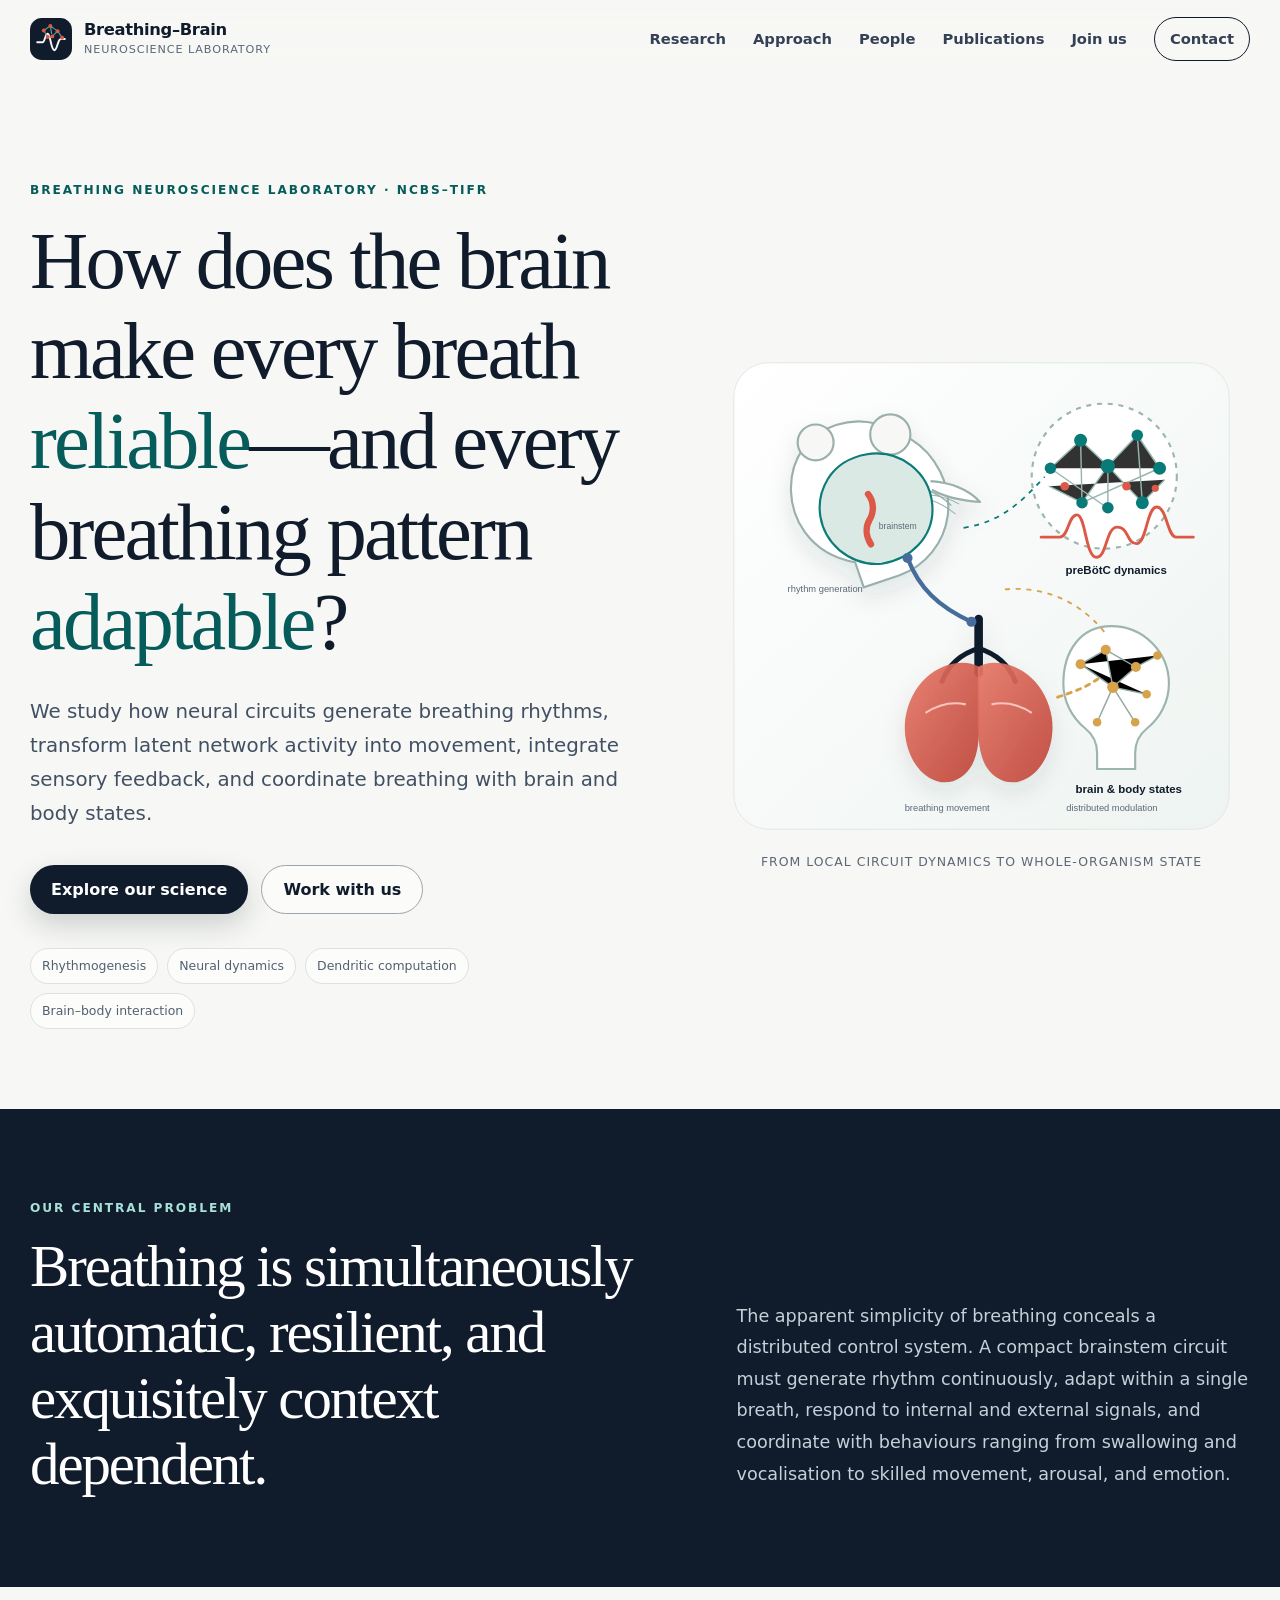
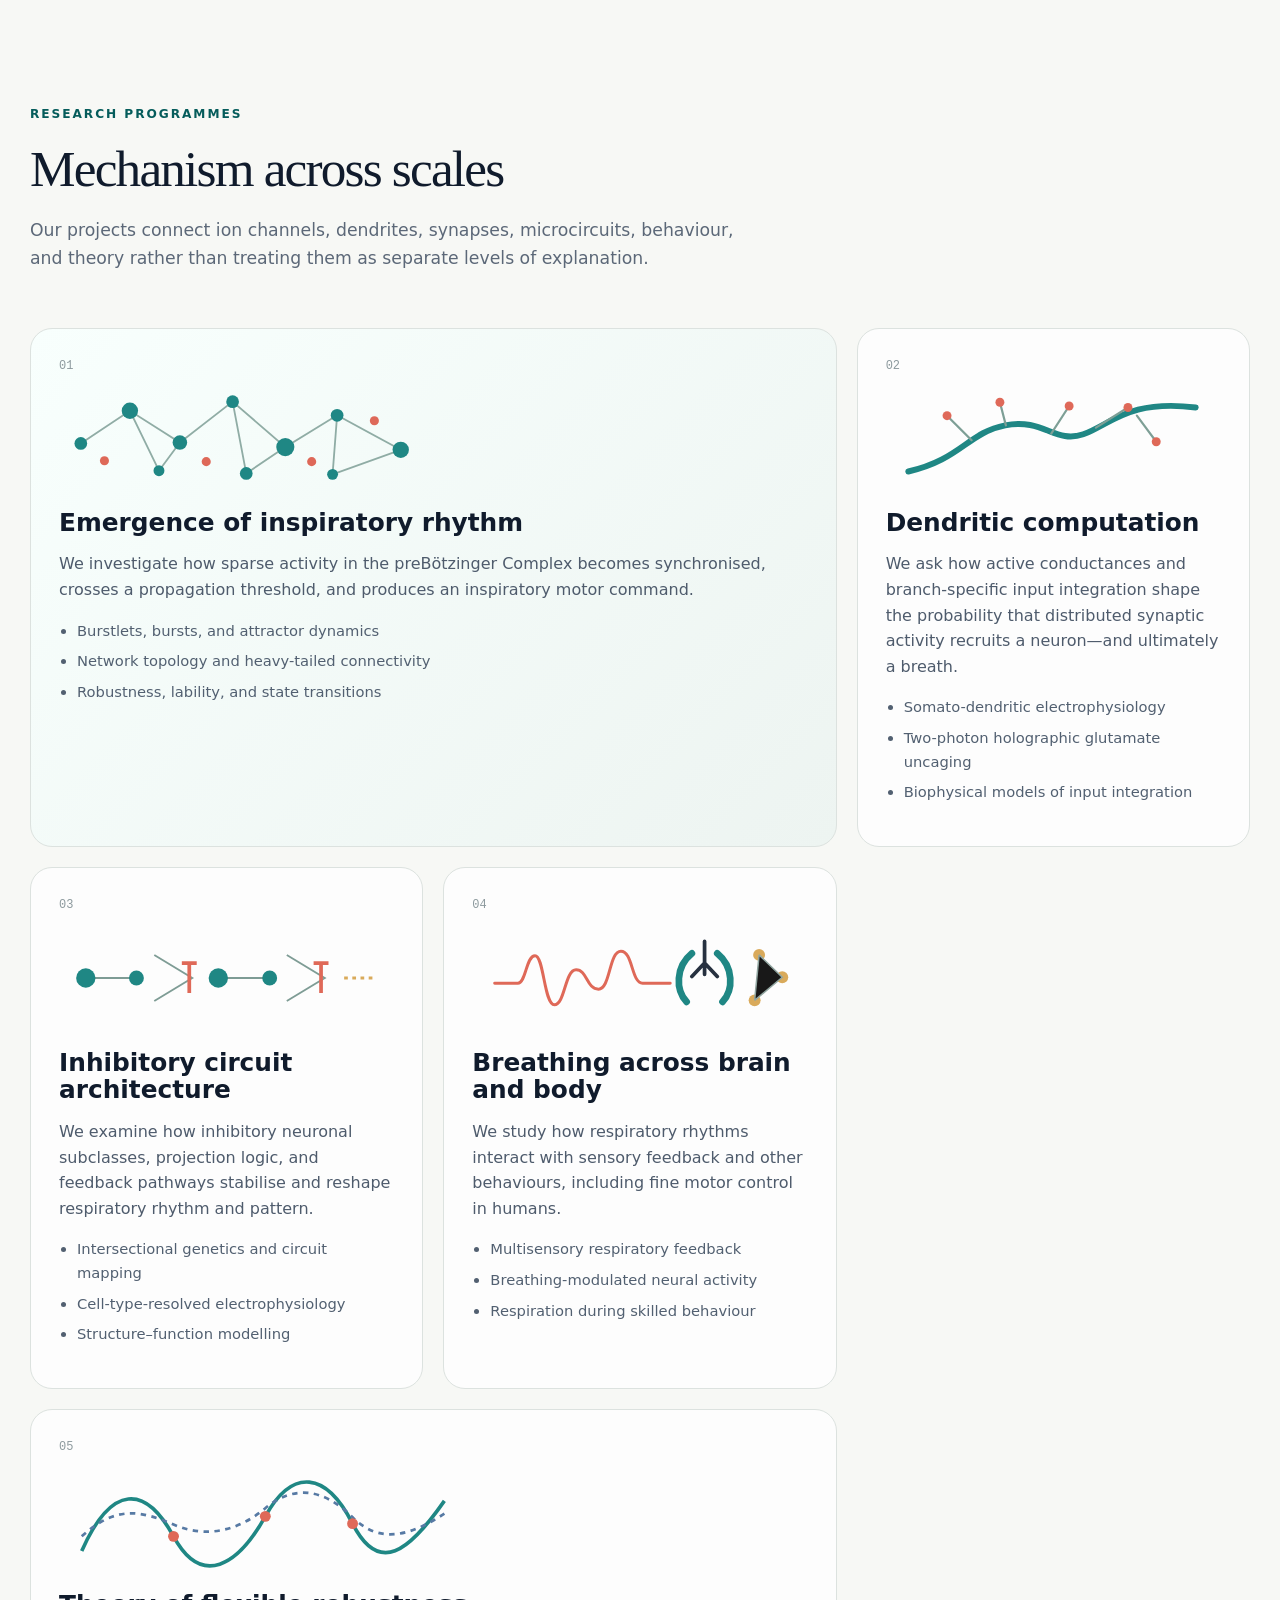
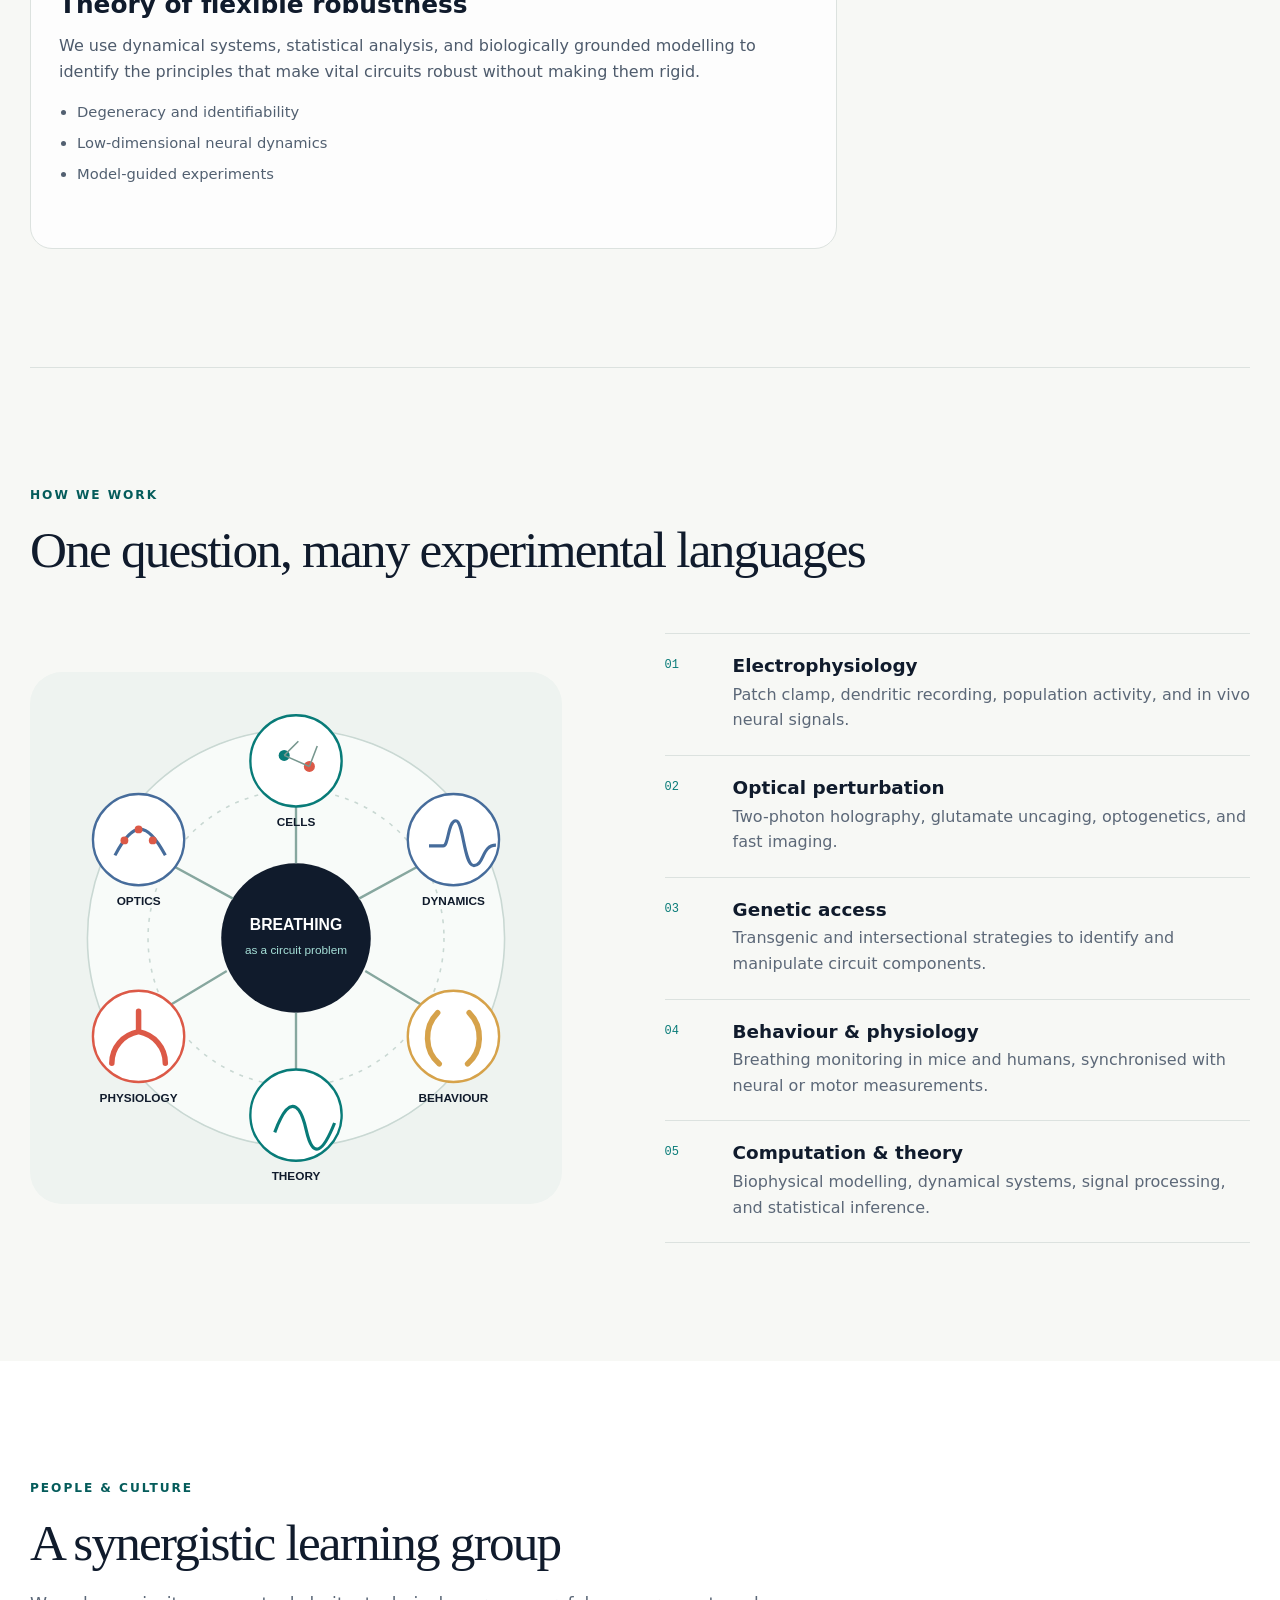
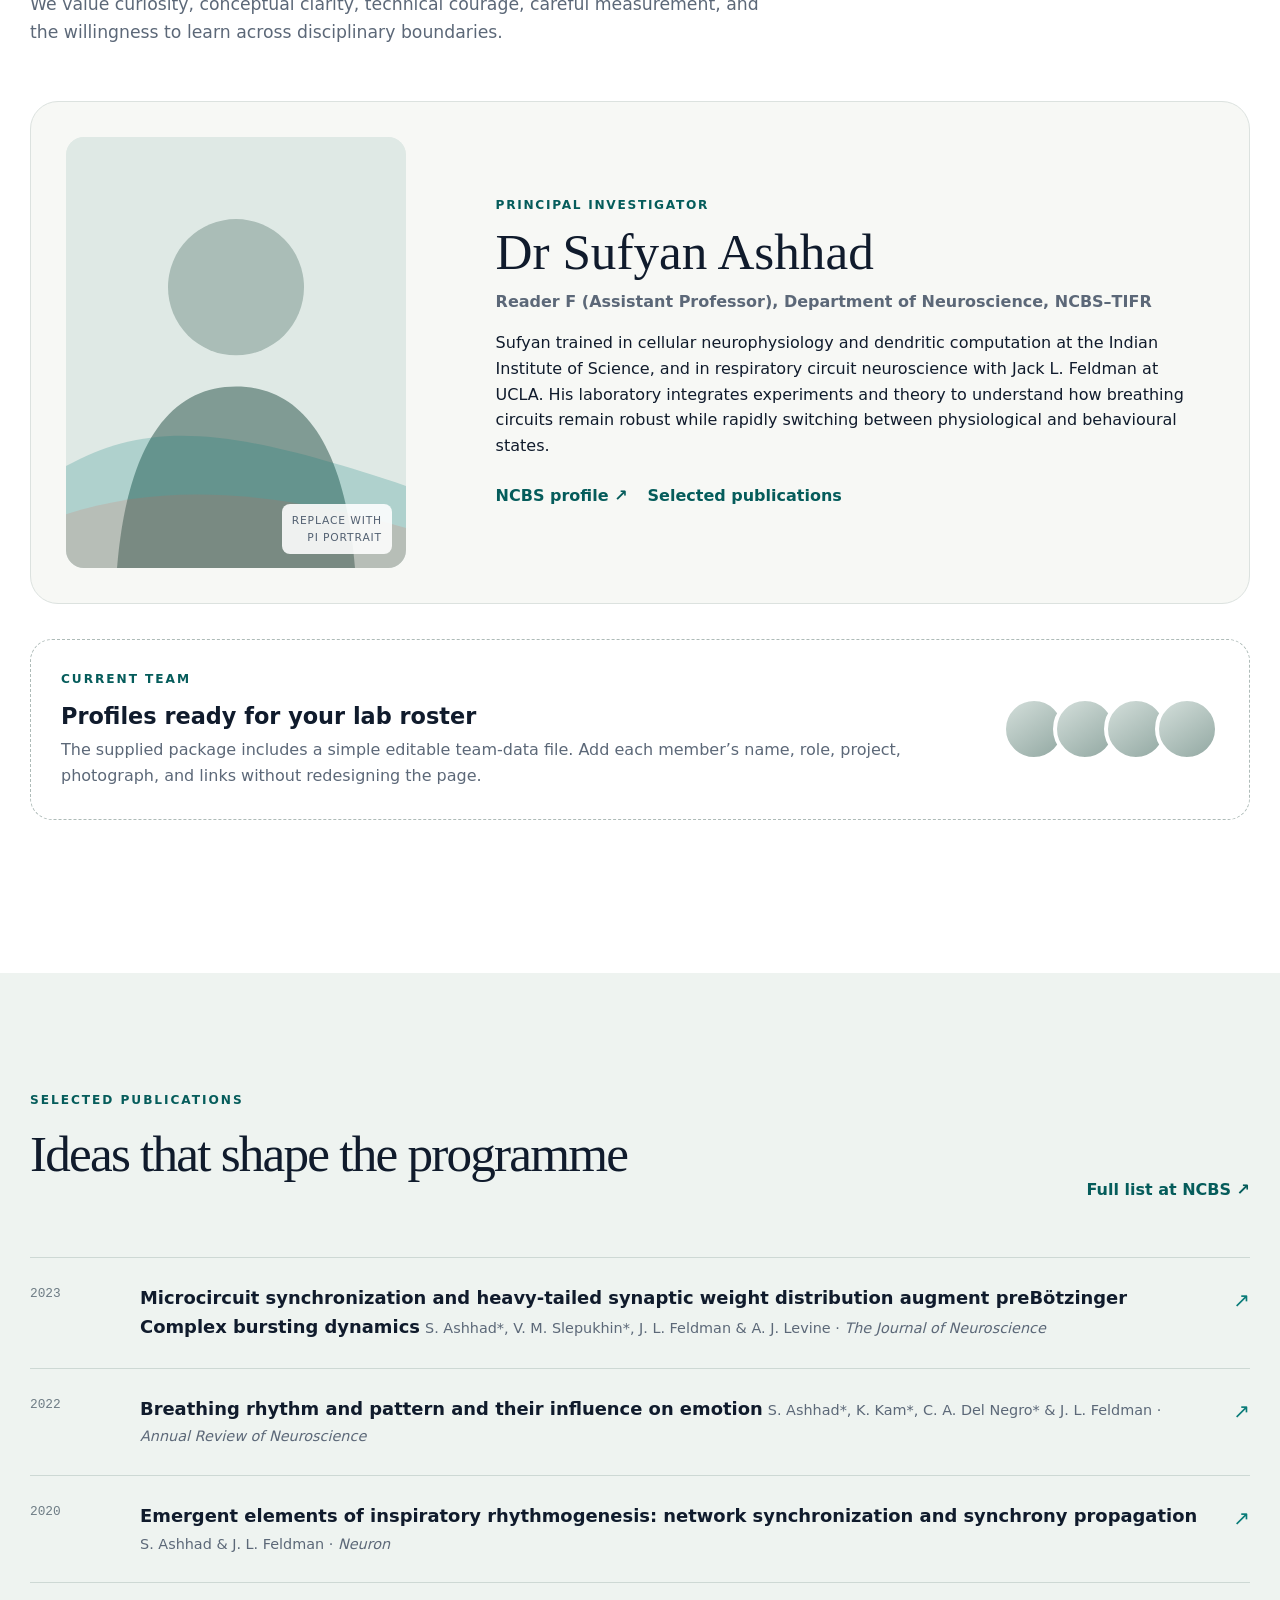
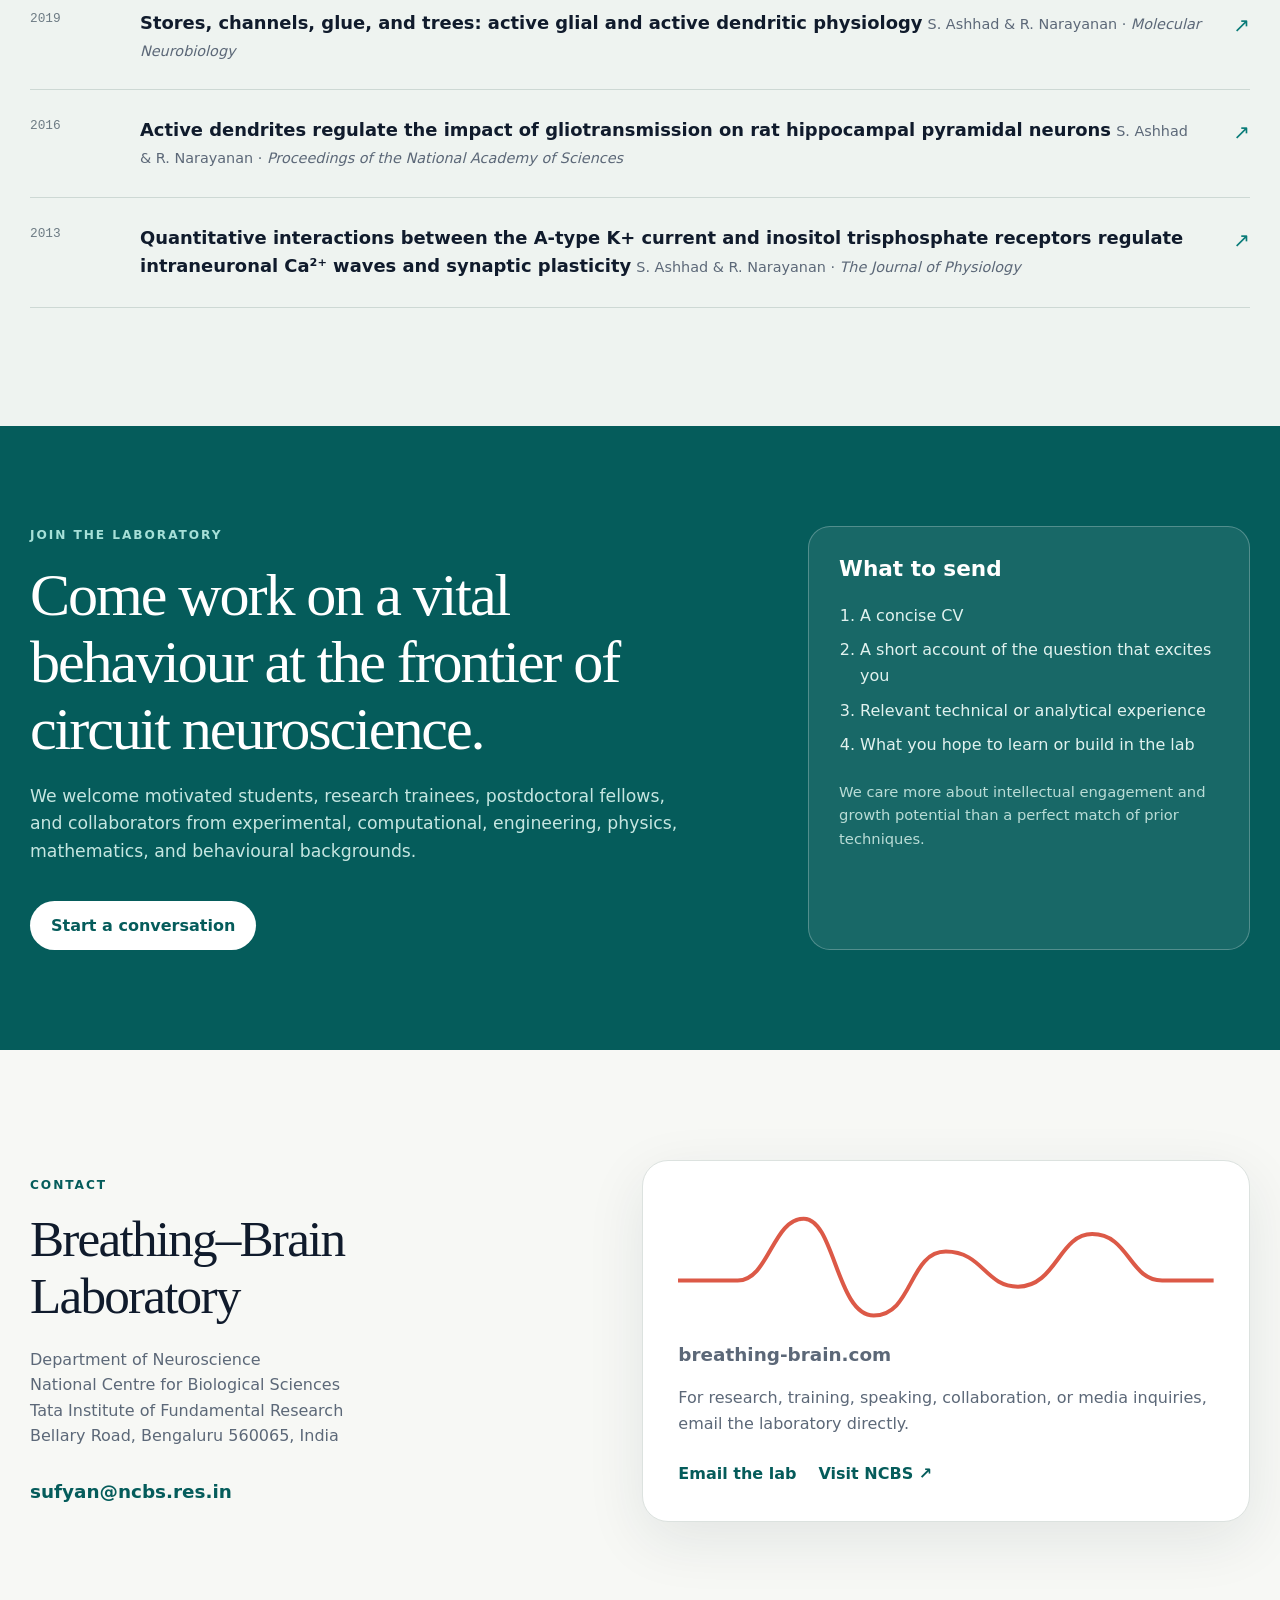
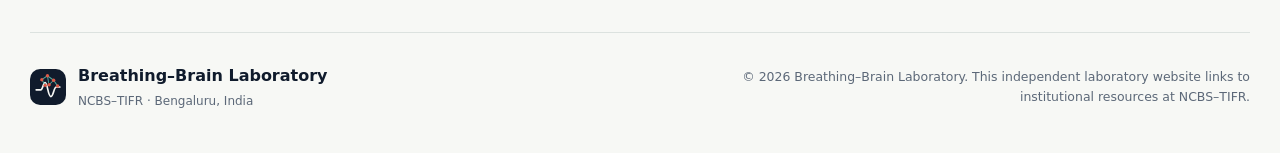
==== index.html @ 4959376c "Add files via upload Initial Breathing-Brain website" ====
<!doctype html>
<html lang="en">
<head>
  <meta charset="utf-8">
  <meta name="viewport" content="width=device-width, initial-scale=1">
  <title>Breathing–Brain Laboratory | Neuroscience of Breathing</title>
  <meta name="description" content="The Breathing–Brain Laboratory at NCBS–TIFR studies how neural circuits generate robust yet flexible breathing rhythms and how breathing interacts with the brain and body.">
  <meta name="theme-color" content="#f7f8f5">
  <link rel="canonical" href="https://breathing-brain.com/">
  <meta property="og:type" content="website">
  <meta property="og:title" content="Breathing–Brain Laboratory">
  <meta property="og:description" content="Neural circuits for robust, flexible breathing—and their influence across the brain and body.">
  <meta property="og:url" content="https://breathing-brain.com/">
  <meta property="og:image" content="https://breathing-brain.com/assets/social-card.svg">
  <meta name="twitter:card" content="summary_large_image">
  <link rel="icon" href="assets/favicon.svg" type="image/svg+xml">
  <link rel="stylesheet" href="css/styles.css">
  <script type="application/ld+json">
  {
    "@context": "https://schema.org",
    "@type": "ResearchOrganization",
    "name": "Breathing–Brain Laboratory",
    "url": "https://breathing-brain.com/",
    "description": "A neuroscience laboratory studying the generation and control of breathing rhythms and breathing–brain interactions.",
    "parentOrganization": {
      "@type": "CollegeOrUniversity",
      "name": "National Centre for Biological Sciences, Tata Institute of Fundamental Research",
      "url": "https://www.ncbs.res.in/"
    },
    "founder": {
      "@type": "Person",
      "name": "Sufyan Ashhad",
      "jobTitle": "Reader F (Assistant Professor)",
      "affiliation": "NCBS–TIFR"
    },
    "email": "mailto:sufyan@ncbs.res.in",
    "address": {
      "@type": "PostalAddress",
      "streetAddress": "Bellary Road",
      "addressLocality": "Bengaluru",
      "postalCode": "560065",
      "addressRegion": "Karnataka",
      "addressCountry": "IN"
    }
  }
  </script>
</head>
<body>
  <a class="skip-link" href="#main">Skip to content</a>

  <header class="site-header" data-header>
    <div class="nav-shell">
      <a class="brand" href="#home" aria-label="Breathing–Brain Laboratory home">
        <img src="assets/logo-mark.svg" alt="" width="42" height="42">
        <span>
          <strong>Breathing–Brain</strong>
          <small>Neuroscience Laboratory</small>
        </span>
      </a>

      <button class="menu-button" type="button" aria-expanded="false" aria-controls="site-nav" data-menu-button>
        <span class="sr-only">Open navigation</span>
        <span></span><span></span><span></span>
      </button>

      <nav id="site-nav" class="site-nav" aria-label="Primary navigation" data-nav>
        <a href="#research">Research</a>
        <a href="#approach">Approach</a>
        <a href="#people">People</a>
        <a href="#publications">Publications</a>
        <a href="#join">Join us</a>
        <a class="nav-contact" href="#contact">Contact</a>
      </nav>
    </div>
  </header>

  <main id="main">
    <section id="home" class="hero section-pad">
      <div class="hero-copy">
        <p class="eyebrow">Breathing Neuroscience Laboratory · NCBS–TIFR</p>
        <h1>How does the brain make every breath <em>reliable</em>—and every breathing pattern <em>adaptable</em>?</h1>
        <p class="hero-lede">We study how neural circuits generate breathing rhythms, transform latent network activity into movement, integrate sensory feedback, and coordinate breathing with brain and body states.</p>
        <div class="hero-actions">
          <a class="button primary" href="#research">Explore our science</a>
          <a class="button secondary" href="#join">Work with us</a>
        </div>
        <ul class="hero-tags" aria-label="Research themes">
          <li>Rhythmogenesis</li>
          <li>Neural dynamics</li>
          <li>Dendritic computation</li>
          <li>Brain–body interaction</li>
        </ul>
      </div>

      <div class="hero-visual" aria-label="Original schematic of breathing rhythm generation and brain–body interaction">
        <img src="assets/hero-schematic.svg" alt="A stylised neural network in the brainstem produces rhythmic activity that propagates to breathing movements and wider brain–body signals.">
        <p class="figure-note">From local circuit dynamics to whole-organism state</p>
      </div>
    </section>

    <section class="manifesto" aria-labelledby="manifesto-title">
      <div>
        <p class="eyebrow light">Our central problem</p>
        <h2 id="manifesto-title">Breathing is simultaneously automatic, resilient, and exquisitely context dependent.</h2>
      </div>
      <p>The apparent simplicity of breathing conceals a distributed control system. A compact brainstem circuit must generate rhythm continuously, adapt within a single breath, respond to internal and external signals, and coordinate with behaviours ranging from swallowing and vocalisation to skilled movement, arousal, and emotion.</p>
    </section>

    <section id="research" class="section section-pad">
      <div class="section-heading">
        <p class="eyebrow">Research programmes</p>
        <h2>Mechanism across scales</h2>
        <p>Our projects connect ion channels, dendrites, synapses, microcircuits, behaviour, and theory rather than treating them as separate levels of explanation.</p>
      </div>

      <div class="research-grid">
        <article class="research-card featured">
          <div class="card-index">01</div>
          <div class="card-icon network-icon" aria-hidden="true"></div>
          <h3>Emergence of inspiratory rhythm</h3>
          <p>We investigate how sparse activity in the preBötzinger Complex becomes synchronised, crosses a propagation threshold, and produces an inspiratory motor command.</p>
          <ul>
            <li>Burstlets, bursts, and attractor dynamics</li>
            <li>Network topology and heavy-tailed connectivity</li>
            <li>Robustness, lability, and state transitions</li>
          </ul>
        </article>

        <article class="research-card">
          <div class="card-index">02</div>
          <div class="card-icon dendrite-icon" aria-hidden="true"></div>
          <h3>Dendritic computation</h3>
          <p>We ask how active conductances and branch-specific input integration shape the probability that distributed synaptic activity recruits a neuron—and ultimately a breath.</p>
          <ul>
            <li>Somato-dendritic electrophysiology</li>
            <li>Two-photon holographic glutamate uncaging</li>
            <li>Biophysical models of input integration</li>
          </ul>
        </article>

        <article class="research-card">
          <div class="card-index">03</div>
          <div class="card-icon inhibition-icon" aria-hidden="true"></div>
          <h3>Inhibitory circuit architecture</h3>
          <p>We examine how inhibitory neuronal subclasses, projection logic, and feedback pathways stabilise and reshape respiratory rhythm and pattern.</p>
          <ul>
            <li>Intersectional genetics and circuit mapping</li>
            <li>Cell-type-resolved electrophysiology</li>
            <li>Structure–function modelling</li>
          </ul>
        </article>

        <article class="research-card">
          <div class="card-index">04</div>
          <div class="card-icon body-icon" aria-hidden="true"></div>
          <h3>Breathing across brain and body</h3>
          <p>We study how respiratory rhythms interact with sensory feedback and other behaviours, including fine motor control in humans.</p>
          <ul>
            <li>Multisensory respiratory feedback</li>
            <li>Breathing-modulated neural activity</li>
            <li>Respiration during skilled behaviour</li>
          </ul>
        </article>

        <article class="research-card theory-card">
          <div class="card-index">05</div>
          <div class="card-icon theory-icon" aria-hidden="true"></div>
          <h3>Theory of flexible robustness</h3>
          <p>We use dynamical systems, statistical analysis, and biologically grounded modelling to identify the principles that make vital circuits robust without making them rigid.</p>
          <ul>
            <li>Degeneracy and identifiability</li>
            <li>Low-dimensional neural dynamics</li>
            <li>Model-guided experiments</li>
          </ul>
        </article>
      </div>
    </section>

    <section id="approach" class="section section-pad approach-section">
      <div class="section-heading compact">
        <p class="eyebrow">How we work</p>
        <h2>One question, many experimental languages</h2>
      </div>

      <div class="approach-layout">
        <div class="approach-map">
          <img src="assets/methods-map.svg" alt="Diagram connecting cells, circuits, behaviour and theory through experimental and computational methods.">
        </div>
        <div class="methods-list">
          <div class="method"><span>01</span><div><h3>Electrophysiology</h3><p>Patch clamp, dendritic recording, population activity, and in vivo neural signals.</p></div></div>
          <div class="method"><span>02</span><div><h3>Optical perturbation</h3><p>Two-photon holography, glutamate uncaging, optogenetics, and fast imaging.</p></div></div>
          <div class="method"><span>03</span><div><h3>Genetic access</h3><p>Transgenic and intersectional strategies to identify and manipulate circuit components.</p></div></div>
          <div class="method"><span>04</span><div><h3>Behaviour & physiology</h3><p>Breathing monitoring in mice and humans, synchronised with neural or motor measurements.</p></div></div>
          <div class="method"><span>05</span><div><h3>Computation & theory</h3><p>Biophysical modelling, dynamical systems, signal processing, and statistical inference.</p></div></div>
        </div>
      </div>
    </section>

    <section id="people" class="section section-pad people-section">
      <div class="section-heading">
        <p class="eyebrow">People & culture</p>
        <h2>A synergistic learning group</h2>
        <p>We value curiosity, conceptual clarity, technical courage, careful measurement, and the willingness to learn across disciplinary boundaries.</p>
      </div>

      <div class="pi-card">
        <div class="portrait-frame">
          <img src="assets/pi-placeholder.svg" alt="Placeholder for a portrait of Dr Sufyan Ashhad">
          <span>Replace with<br>PI portrait</span>
        </div>
        <div class="pi-copy">
          <p class="role">Principal Investigator</p>
          <h3>Dr Sufyan Ashhad</h3>
          <p class="pi-title">Reader F (Assistant Professor), Department of Neuroscience, NCBS–TIFR</p>
          <p>Sufyan trained in cellular neurophysiology and dendritic computation at the Indian Institute of Science, and in respiratory circuit neuroscience with Jack L. Feldman at UCLA. His laboratory integrates experiments and theory to understand how breathing circuits remain robust while rapidly switching between physiological and behavioural states.</p>
          <div class="text-links">
            <a href="https://www.ncbs.res.in/faculty/sufyan" target="_blank" rel="noopener">NCBS profile <span aria-hidden="true">↗</span></a>
            <a href="#publications">Selected publications</a>
          </div>
        </div>
      </div>

      <div class="team-prompt">
        <div>
          <p class="eyebrow">Current team</p>
          <h3>Profiles ready for your lab roster</h3>
          <p>The supplied package includes a simple editable team-data file. Add each member’s name, role, project, photograph, and links without redesigning the page.</p>
        </div>
        <div class="team-silhouettes" aria-hidden="true">
          <span></span><span></span><span></span><span></span>
        </div>
      </div>
      <div id="team-grid" class="team-grid" aria-live="polite"></div>
    </section>

    <section id="publications" class="section section-pad publications-section">
      <div class="section-heading split-heading">
        <div>
          <p class="eyebrow">Selected publications</p>
          <h2>Ideas that shape the programme</h2>
        </div>
        <a class="quiet-link" href="https://www.ncbs.res.in/faculty/sufyan-publications" target="_blank" rel="noopener">Full list at NCBS <span aria-hidden="true">↗</span></a>
      </div>
      <div id="publication-list" class="publication-list"></div>
    </section>

    <section id="join" class="join-section section-pad">
      <div class="join-main">
        <p class="eyebrow light">Join the laboratory</p>
        <h2>Come work on a vital behaviour at the frontier of circuit neuroscience.</h2>
        <p>We welcome motivated students, research trainees, postdoctoral fellows, and collaborators from experimental, computational, engineering, physics, mathematics, and behavioural backgrounds.</p>
        <a class="button light-button" href="mailto:sufyan@ncbs.res.in?subject=Inquiry%20about%20joining%20the%20Breathing%E2%80%93Brain%20Laboratory">Start a conversation</a>
      </div>
      <aside class="application-note">
        <h3>What to send</h3>
        <ol>
          <li>A concise CV</li>
          <li>A short account of the question that excites you</li>
          <li>Relevant technical or analytical experience</li>
          <li>What you hope to learn or build in the lab</li>
        </ol>
        <p>We care more about intellectual engagement and growth potential than a perfect match of prior techniques.</p>
      </aside>
    </section>

    <section id="contact" class="section section-pad contact-section">
      <div class="contact-copy">
        <p class="eyebrow">Contact</p>
        <h2>Breathing–Brain Laboratory</h2>
        <p>Department of Neuroscience<br>National Centre for Biological Sciences<br>Tata Institute of Fundamental Research<br>Bellary Road, Bengaluru 560065, India</p>
        <a class="email-link" href="mailto:sufyan@ncbs.res.in">sufyan@ncbs.res.in</a>
      </div>
      <div class="contact-panel">
        <div class="contact-wave" aria-hidden="true">
          <svg viewBox="0 0 520 140" role="img">
            <path d="M0 82 C34 82 42 82 58 82 C88 82 92 22 122 22 C152 22 154 116 190 116 C228 116 224 54 260 54 C296 54 298 88 330 88 C367 88 370 37 402 37 C438 37 438 82 470 82 H520" fill="none" vector-effect="non-scaling-stroke"/>
          </svg>
        </div>
        <p><strong>breathing-brain.com</strong></p>
        <p>For research, training, speaking, collaboration, or media inquiries, email the laboratory directly.</p>
        <div class="contact-actions">
          <a href="mailto:sufyan@ncbs.res.in">Email the lab</a>
          <a href="https://www.ncbs.res.in/" target="_blank" rel="noopener">Visit NCBS <span aria-hidden="true">↗</span></a>
        </div>
      </div>
    </section>
  </main>

  <footer class="site-footer">
    <div class="footer-brand">
      <img src="assets/logo-mark.svg" alt="" width="36" height="36">
      <div><strong>Breathing–Brain Laboratory</strong><small>NCBS–TIFR · Bengaluru, India</small></div>
    </div>
    <p>© <span id="year"></span> Breathing–Brain Laboratory. This independent laboratory website links to institutional resources at NCBS–TIFR.</p>
  </footer>

  <script src="js/site-data.js"></script>
  <script src="js/site.js"></script>
</body>
</html>
---- css/styles.css ----
:root {
  --paper: #f7f8f5;
  --white: #ffffff;
  --ink: #101b2c;
  --muted: #5c6878;
  --line: #dce2df;
  --teal: #087b78;
  --teal-dark: #055c5b;
  --red: #dc5947;
  --amber: #d6a24a;
  --blue: #466c9b;
  --radius: 22px;
  --shadow: 0 18px 60px rgba(20, 42, 55, 0.09);
  --max: 1220px;
}

* { box-sizing: border-box; }
html { scroll-behavior: smooth; }
body {
  margin: 0;
  color: var(--ink);
  background: var(--paper);
  font-family: Inter, ui-sans-serif, system-ui, -apple-system, BlinkMacSystemFont, "Segoe UI", sans-serif;
  line-height: 1.6;
  text-rendering: optimizeLegibility;
}
img, svg { display: block; max-width: 100%; }
a { color: inherit; }
button, input, textarea, select { font: inherit; }
::selection { background: rgba(8, 123, 120, 0.18); }

.sr-only {
  position: absolute;
  width: 1px;
  height: 1px;
  padding: 0;
  margin: -1px;
  overflow: hidden;
  clip: rect(0, 0, 0, 0);
  white-space: nowrap;
  border: 0;
}
.skip-link {
  position: fixed;
  left: 16px;
  top: -80px;
  z-index: 999;
  padding: 12px 18px;
  background: var(--ink);
  color: white;
  border-radius: 8px;
}
.skip-link:focus { top: 16px; }

.site-header {
  position: sticky;
  top: 0;
  z-index: 100;
  background: rgba(247, 248, 245, 0.88);
  border-bottom: 1px solid transparent;
  backdrop-filter: blur(18px);
  transition: border-color 180ms ease, box-shadow 180ms ease;
}
.site-header.scrolled { border-color: var(--line); box-shadow: 0 5px 24px rgba(14, 35, 48, 0.05); }
.nav-shell {
  width: min(calc(100% - 40px), var(--max));
  min-height: 78px;
  margin: 0 auto;
  display: flex;
  align-items: center;
  justify-content: space-between;
  gap: 28px;
}
.brand { display: flex; align-items: center; gap: 12px; text-decoration: none; line-height: 1.1; }
.brand strong { display: block; font-size: 1.02rem; letter-spacing: -0.02em; }
.brand small { display: block; margin-top: 5px; color: var(--muted); font-size: .7rem; letter-spacing: .08em; text-transform: uppercase; }
.site-nav { display: flex; align-items: center; gap: 27px; }
.site-nav a { position: relative; color: #344155; font-size: .92rem; font-weight: 650; text-decoration: none; }
.site-nav a:not(.nav-contact)::after { content: ""; position: absolute; left: 0; right: 100%; bottom: -7px; height: 2px; background: var(--teal); transition: right 180ms ease; }
.site-nav a:hover::after, .site-nav a:focus-visible::after { right: 0; }
.nav-contact { padding: 9px 15px; border: 1px solid var(--ink); border-radius: 999px; }
.nav-contact:hover { background: var(--ink); color: white; }
.menu-button { display: none; border: 0; background: transparent; padding: 8px; cursor: pointer; }
.menu-button span:not(.sr-only) { display: block; width: 25px; height: 2px; margin: 5px 0; background: var(--ink); }

.section-pad { width: min(calc(100% - 40px), var(--max)); margin-inline: auto; }
.section { padding-top: 118px; padding-bottom: 118px; }
.eyebrow { margin: 0 0 15px; color: var(--teal-dark); font-size: .76rem; font-weight: 800; letter-spacing: .16em; text-transform: uppercase; }
.eyebrow.light { color: #a6e0d8; }
h1, h2, h3 { margin-top: 0; line-height: 1.12; }
h1, h2 { font-family: Georgia, "Times New Roman", serif; font-weight: 500; letter-spacing: -0.035em; }
h2 { margin-bottom: 20px; font-size: clamp(2.2rem, 4vw, 4rem); }
p { margin-top: 0; }

.hero {
  min-height: calc(100vh - 78px);
  padding-top: clamp(70px, 8vw, 125px);
  padding-bottom: 80px;
  display: grid;
  grid-template-columns: 1.05fr .95fr;
  align-items: center;
  gap: clamp(40px, 7vw, 100px);
}
.hero h1 { max-width: 760px; margin-bottom: 28px; font-size: clamp(3.15rem, 6.3vw, 6.6rem); }
.hero h1 em { color: var(--teal-dark); font-style: normal; }
.hero-lede { max-width: 710px; color: #425063; font-size: clamp(1.08rem, 1.55vw, 1.34rem); line-height: 1.7; }
.hero-actions { display: flex; flex-wrap: wrap; gap: 13px; margin: 35px 0 34px; }
.button { display: inline-flex; align-items: center; justify-content: center; min-height: 49px; padding: 0 21px; border-radius: 999px; font-weight: 750; text-decoration: none; transition: transform 160ms ease, box-shadow 160ms ease, background 160ms ease; }
.button:hover { transform: translateY(-2px); }
.button.primary { background: var(--ink); color: white; box-shadow: 0 11px 28px rgba(16, 27, 44, .18); }
.button.secondary { border: 1px solid #9aa6ac; background: rgba(255,255,255,.55); }
.hero-tags { display: flex; flex-wrap: wrap; gap: 9px; padding: 0; margin: 0; list-style: none; }
.hero-tags li { padding: 7px 11px; border: 1px solid var(--line); border-radius: 999px; color: #526071; background: rgba(255,255,255,.66); font-size: .78rem; }
.hero-visual { position: relative; padding: 24px 10px 10px; }
.hero-visual::before { content: ""; position: absolute; inset: 4% 8% 12%; z-index: -1; border-radius: 50%; background: radial-gradient(circle, rgba(8,123,120,.11), transparent 69%); filter: blur(10px); }
.figure-note { margin: 12px 0 0; text-align: center; color: var(--muted); font-size: .78rem; letter-spacing: .08em; text-transform: uppercase; }

.manifesto {
  width: 100%;
  padding: 90px max(20px, calc((100vw - var(--max))/2));
  display: grid;
  grid-template-columns: 1fr .85fr;
  gap: clamp(40px, 8vw, 110px);
  align-items: end;
  color: white;
  background: var(--ink);
}
.manifesto h2 { max-width: 790px; margin-bottom: 0; font-size: clamp(2.25rem, 4.6vw, 4.55rem); }
.manifesto > p { margin-bottom: 7px; color: #c5d0d8; font-size: 1.1rem; line-height: 1.8; }

.section-heading { max-width: 820px; margin-bottom: 55px; }
.section-heading > p:last-child { max-width: 730px; color: var(--muted); font-size: 1.08rem; }
.section-heading.compact { max-width: 970px; }
.research-grid { display: grid; grid-template-columns: repeat(12, 1fr); gap: 20px; }
.research-card {
  position: relative;
  grid-column: span 4;
  min-height: 440px;
  padding: 28px;
  overflow: hidden;
  border: 1px solid var(--line);
  border-radius: var(--radius);
  background: rgba(255,255,255,.78);
  transition: transform 180ms ease, box-shadow 180ms ease, border-color 180ms ease;
}
.research-card:hover { transform: translateY(-5px); border-color: #bdcbc7; box-shadow: var(--shadow); }
.research-card.featured { grid-column: span 8; background: linear-gradient(135deg, #f8fffd, #edf4f1); }
.research-card.theory-card { grid-column: span 8; }
.card-index { color: #8d9a9e; font-family: ui-monospace, SFMono-Regular, Menlo, monospace; font-size: .75rem; }
.card-icon { width: 100%; height: 100px; margin: 12px 0 21px; opacity: .9; }
.research-card h3 { max-width: 500px; margin-bottom: 15px; font-size: 1.55rem; }
.research-card p { color: #4e5b6c; }
.research-card ul { padding-left: 18px; color: #526071; font-size: .92rem; }
.research-card li { margin: 7px 0; }
.network-icon { background: url('../assets/card-network.svg') left center / contain no-repeat; }
.dendrite-icon { background: url('../assets/card-dendrite.svg') left center / contain no-repeat; }
.inhibition-icon { background: url('../assets/card-inhibition.svg') left center / contain no-repeat; }
.body-icon { background: url('../assets/card-body.svg') left center / contain no-repeat; }
.theory-icon { background: url('../assets/card-theory.svg') left center / contain no-repeat; }

.approach-section { border-top: 1px solid var(--line); }
.approach-layout { display: grid; grid-template-columns: 1fr 1.1fr; gap: clamp(45px, 8vw, 105px); align-items: center; }
.approach-map { padding: 22px; border-radius: 32px; background: #eef3f0; }
.methods-list { border-top: 1px solid var(--line); }
.method { display: grid; grid-template-columns: 48px 1fr; gap: 20px; padding: 22px 0; border-bottom: 1px solid var(--line); }
.method > span { color: var(--teal); font-family: ui-monospace, SFMono-Regular, Menlo, monospace; font-size: .75rem; }
.method h3 { margin-bottom: 5px; font-size: 1.15rem; }
.method p { margin-bottom: 0; color: var(--muted); }

.people-section { background: white; width: 100%; max-width: none; padding-left: max(20px, calc((100vw - var(--max))/2)); padding-right: max(20px, calc((100vw - var(--max))/2)); }
.pi-card { display: grid; grid-template-columns: 340px 1fr; gap: clamp(38px, 7vw, 95px); align-items: center; padding: 35px; border: 1px solid var(--line); border-radius: 28px; background: var(--paper); }
.portrait-frame { position: relative; min-height: 385px; overflow: hidden; border-radius: 18px; background: #e8eeeb; }
.portrait-frame img { width: 100%; height: 100%; object-fit: cover; }
.portrait-frame span { position: absolute; right: 14px; bottom: 14px; padding: 8px 10px; border-radius: 8px; color: #526071; background: rgba(255,255,255,.88); font-size: .67rem; text-align: right; text-transform: uppercase; letter-spacing: .08em; }
.pi-copy { max-width: 690px; }
.role { margin-bottom: 8px; color: var(--teal-dark); font-size: .76rem; font-weight: 800; letter-spacing: .14em; text-transform: uppercase; }
.pi-copy h3 { margin-bottom: 8px; font-family: Georgia, "Times New Roman", serif; font-size: clamp(2.1rem, 4vw, 3.8rem); font-weight: 500; }
.pi-title { color: var(--muted); font-weight: 650; }
.text-links { display: flex; flex-wrap: wrap; gap: 20px; margin-top: 25px; }
.text-links a, .quiet-link { color: var(--teal-dark); font-weight: 750; text-decoration: none; }
.text-links a:hover, .quiet-link:hover { text-decoration: underline; }
.team-prompt { margin-top: 35px; padding: 30px; display: flex; justify-content: space-between; gap: 35px; align-items: center; border: 1px dashed #aebbb8; border-radius: 22px; }
.team-prompt h3 { margin-bottom: 8px; font-size: 1.4rem; }
.team-prompt p:last-child { margin-bottom: 0; color: var(--muted); }
.team-silhouettes { display: flex; flex-shrink: 0; }
.team-silhouettes span { width: 64px; height: 64px; margin-left: -13px; border: 4px solid white; border-radius: 50%; background: linear-gradient(145deg, #d4dfdb, #92a8a2); }
.team-grid { display: grid; grid-template-columns: repeat(4, 1fr); gap: 20px; margin-top: 35px; }
.member-card { overflow: hidden; border: 1px solid var(--line); border-radius: 18px; background: white; }
.member-card img { width: 100%; aspect-ratio: 1 / 1; object-fit: cover; background: #edf1ef; }
.member-copy { padding: 18px; }
.member-copy h3 { margin-bottom: 3px; font-size: 1.08rem; }
.member-role { color: var(--teal-dark); font-size: .82rem; font-weight: 750; }
.member-copy p:last-child { margin-bottom: 0; color: var(--muted); font-size: .88rem; }

.publications-section { background: #eef3f0; width: 100%; max-width: none; padding-left: max(20px, calc((100vw - var(--max))/2)); padding-right: max(20px, calc((100vw - var(--max))/2)); }
.split-heading { max-width: none; display: flex; align-items: end; justify-content: space-between; gap: 30px; }
.publication-list { border-top: 1px solid #cdd8d4; }
.publication { display: grid; grid-template-columns: 80px 1fr auto; gap: 30px; align-items: start; padding: 26px 0; border-bottom: 1px solid #cdd8d4; text-decoration: none; }
.publication:hover .publication-title { color: var(--teal-dark); }
.pub-year { color: #6d7b84; font-family: ui-monospace, SFMono-Regular, Menlo, monospace; font-size: .8rem; }
.publication-title { margin-bottom: 5px; font-size: 1.12rem; font-weight: 750; transition: color 160ms ease; }
.publication-meta { margin-bottom: 0; color: var(--muted); font-size: .9rem; }
.pub-arrow { color: var(--teal); font-size: 1.25rem; }

.join-section { margin-top: 0; width: 100%; max-width: none; padding: 100px max(20px, calc((100vw - var(--max))/2)); display: grid; grid-template-columns: 1.2fr .8fr; gap: clamp(45px, 9vw, 120px); color: white; background: var(--teal-dark); }
.join-main h2 { max-width: 760px; font-size: clamp(2.5rem, 4.7vw, 4.8rem); }
.join-main > p:not(.eyebrow) { max-width: 700px; color: #c6e6e1; font-size: 1.08rem; }
.light-button { margin-top: 18px; background: white; color: var(--teal-dark); }
.application-note { padding: 30px; border: 1px solid rgba(255,255,255,.25); border-radius: 22px; background: rgba(255,255,255,.08); }
.application-note h3 { font-size: 1.35rem; }
.application-note ol { padding-left: 21px; }
.application-note li { margin: 9px 0; color: #e1f2ef; }
.application-note p { margin: 22px 0 0; color: #b9dcd6; font-size: .92rem; }

.contact-section { padding-top: 110px; padding-bottom: 110px; display: grid; grid-template-columns: .9fr 1.1fr; gap: clamp(45px, 9vw, 120px); align-items: center; }
.contact-copy h2 { margin-bottom: 22px; }
.contact-copy > p:not(.eyebrow) { color: var(--muted); }
.email-link { display: inline-block; margin-top: 12px; color: var(--teal-dark); font-size: 1.15rem; font-weight: 800; text-decoration: none; }
.email-link:hover { text-decoration: underline; }
.contact-panel { padding: 35px; border: 1px solid var(--line); border-radius: 26px; background: white; box-shadow: var(--shadow); }
.contact-wave svg path { stroke: var(--red); stroke-width: 4; }
.contact-panel > p strong { font-size: 1.15rem; }
.contact-panel > p { color: var(--muted); }
.contact-actions { display: flex; flex-wrap: wrap; gap: 22px; margin-top: 24px; }
.contact-actions a { color: var(--teal-dark); font-weight: 800; text-decoration: none; }
.contact-actions a:hover { text-decoration: underline; }

.site-footer { width: min(calc(100% - 40px), var(--max)); margin: 0 auto; padding: 30px 0 42px; display: flex; justify-content: space-between; gap: 35px; align-items: center; border-top: 1px solid var(--line); }
.footer-brand { display: flex; gap: 12px; align-items: center; }
.footer-brand strong, .footer-brand small { display: block; }
.footer-brand small { margin-top: 3px; color: var(--muted); font-size: .75rem; }
.site-footer > p { max-width: 580px; margin: 0; color: var(--muted); font-size: .78rem; text-align: right; }

.reveal { opacity: 0; transform: translateY(20px); }
.reveal.visible { opacity: 1; transform: translateY(0); transition: opacity 600ms ease, transform 600ms ease; }

@media (prefers-reduced-motion: reduce) {
  html { scroll-behavior: auto; }
  *, *::before, *::after { animation-duration: .01ms !important; animation-iteration-count: 1 !important; transition-duration: .01ms !important; }
  .reveal { opacity: 1; transform: none; }
}

@media (max-width: 980px) {
  .menu-button { display: block; }
  .site-nav { position: absolute; left: 20px; right: 20px; top: 72px; display: none; padding: 20px; flex-direction: column; align-items: stretch; gap: 3px; border: 1px solid var(--line); border-radius: 18px; background: rgba(255,255,255,.98); box-shadow: var(--shadow); }
  .site-nav.open { display: flex; }
  .site-nav a { padding: 10px 8px; }
  .nav-contact { margin-top: 6px; text-align: center; }
  .hero { grid-template-columns: 1fr; min-height: auto; }
  .hero-copy { max-width: 820px; }
  .hero-visual { max-width: 680px; margin: 0 auto; }
  .manifesto { grid-template-columns: 1fr; }
  .research-card, .research-card.featured, .research-card.theory-card { grid-column: span 6; }
  .approach-layout { grid-template-columns: 1fr; }
  .approach-map { max-width: 680px; }
  .pi-card { grid-template-columns: 270px 1fr; }
  .team-grid { grid-template-columns: repeat(2, 1fr); }
  .join-section, .contact-section { grid-template-columns: 1fr; }
}

@media (max-width: 680px) {
  .nav-shell, .section-pad, .site-footer { width: min(calc(100% - 28px), var(--max)); }
  .brand small { display: none; }
  .section { padding-top: 84px; padding-bottom: 84px; }
  .hero { padding-top: 55px; }
  .hero h1 { font-size: clamp(2.75rem, 13vw, 4.4rem); }
  .manifesto, .join-section { padding-top: 72px; padding-bottom: 72px; }
  .research-card, .research-card.featured, .research-card.theory-card { grid-column: span 12; min-height: auto; }
  .pi-card { grid-template-columns: 1fr; padding: 20px; }
  .portrait-frame { min-height: 360px; }
  .team-prompt { align-items: flex-start; flex-direction: column; }
  .team-silhouettes { padding-left: 13px; }
  .team-grid { grid-template-columns: 1fr; }
  .split-heading { align-items: flex-start; flex-direction: column; }
  .publication { grid-template-columns: 58px 1fr; gap: 14px; }
  .pub-arrow { display: none; }
  .contact-panel { padding: 24px; }
  .site-footer { flex-direction: column; align-items: flex-start; }
  .site-footer > p { text-align: left; }
}
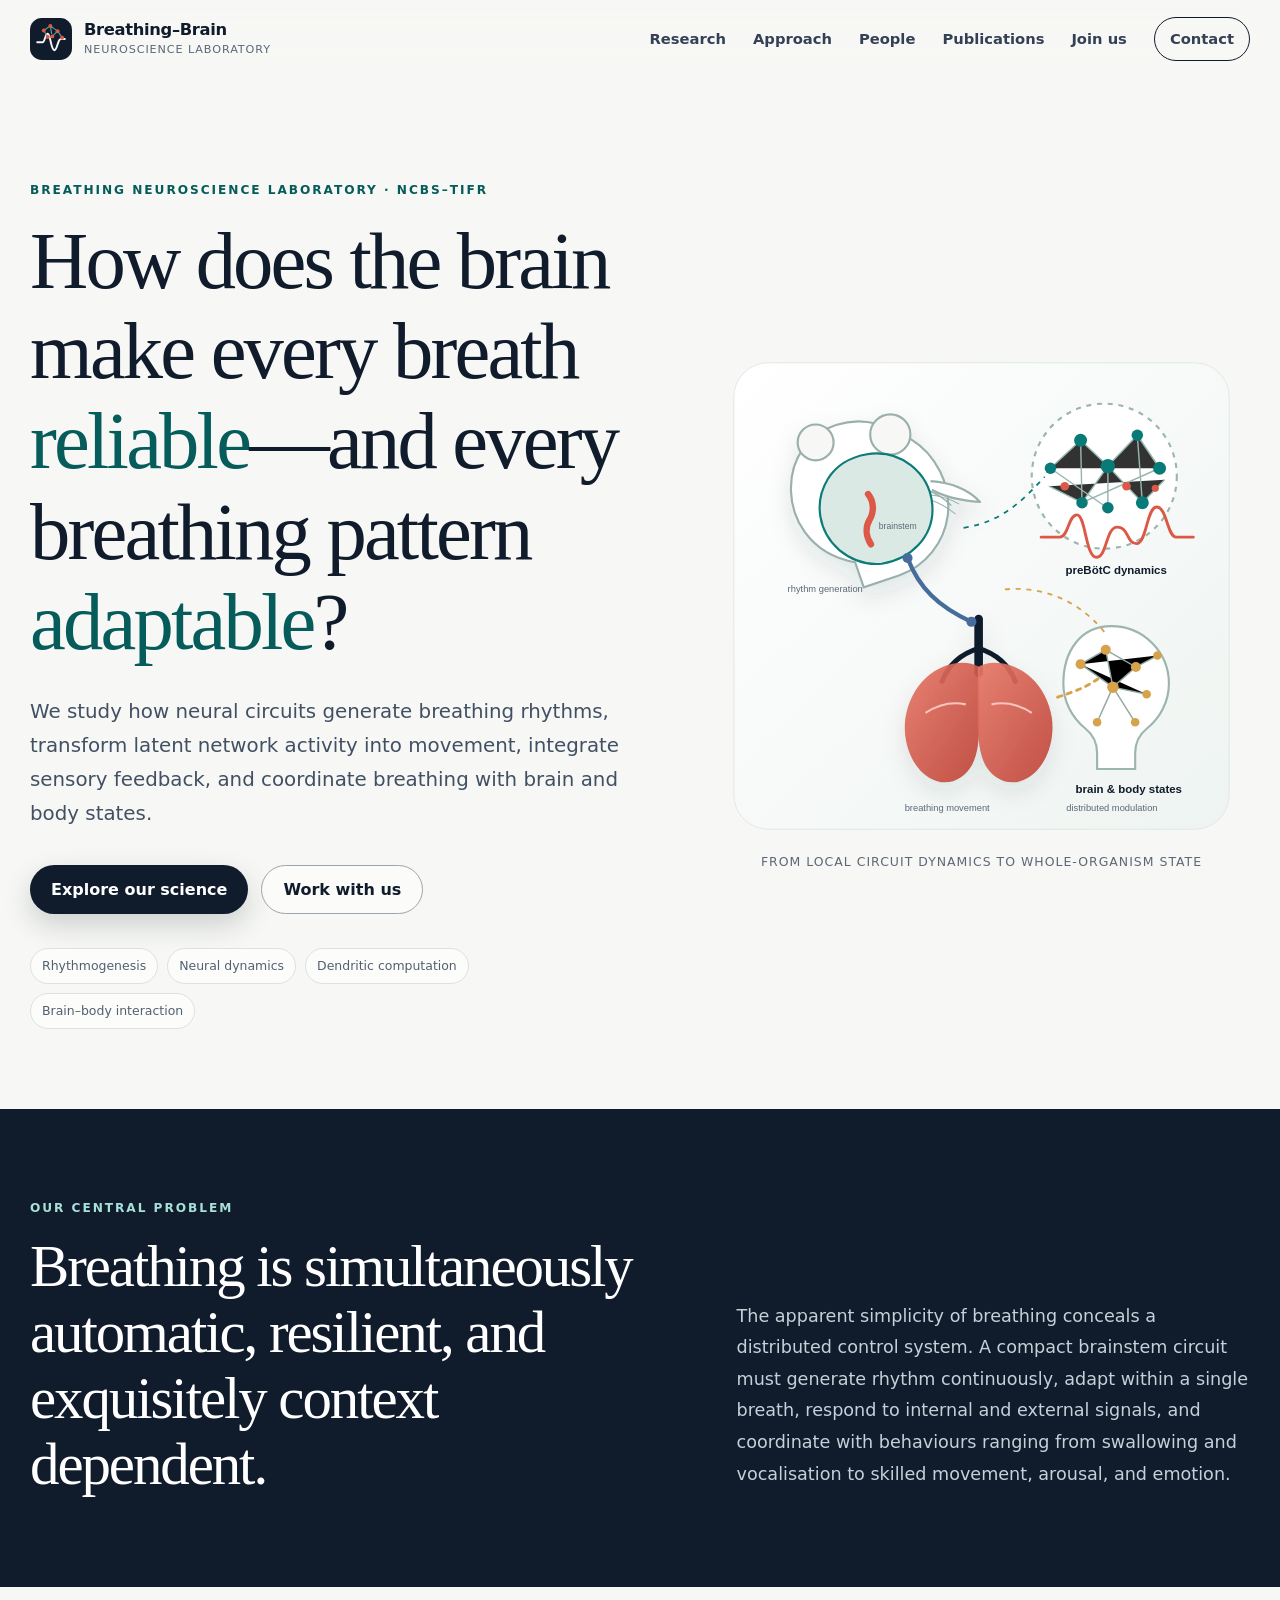
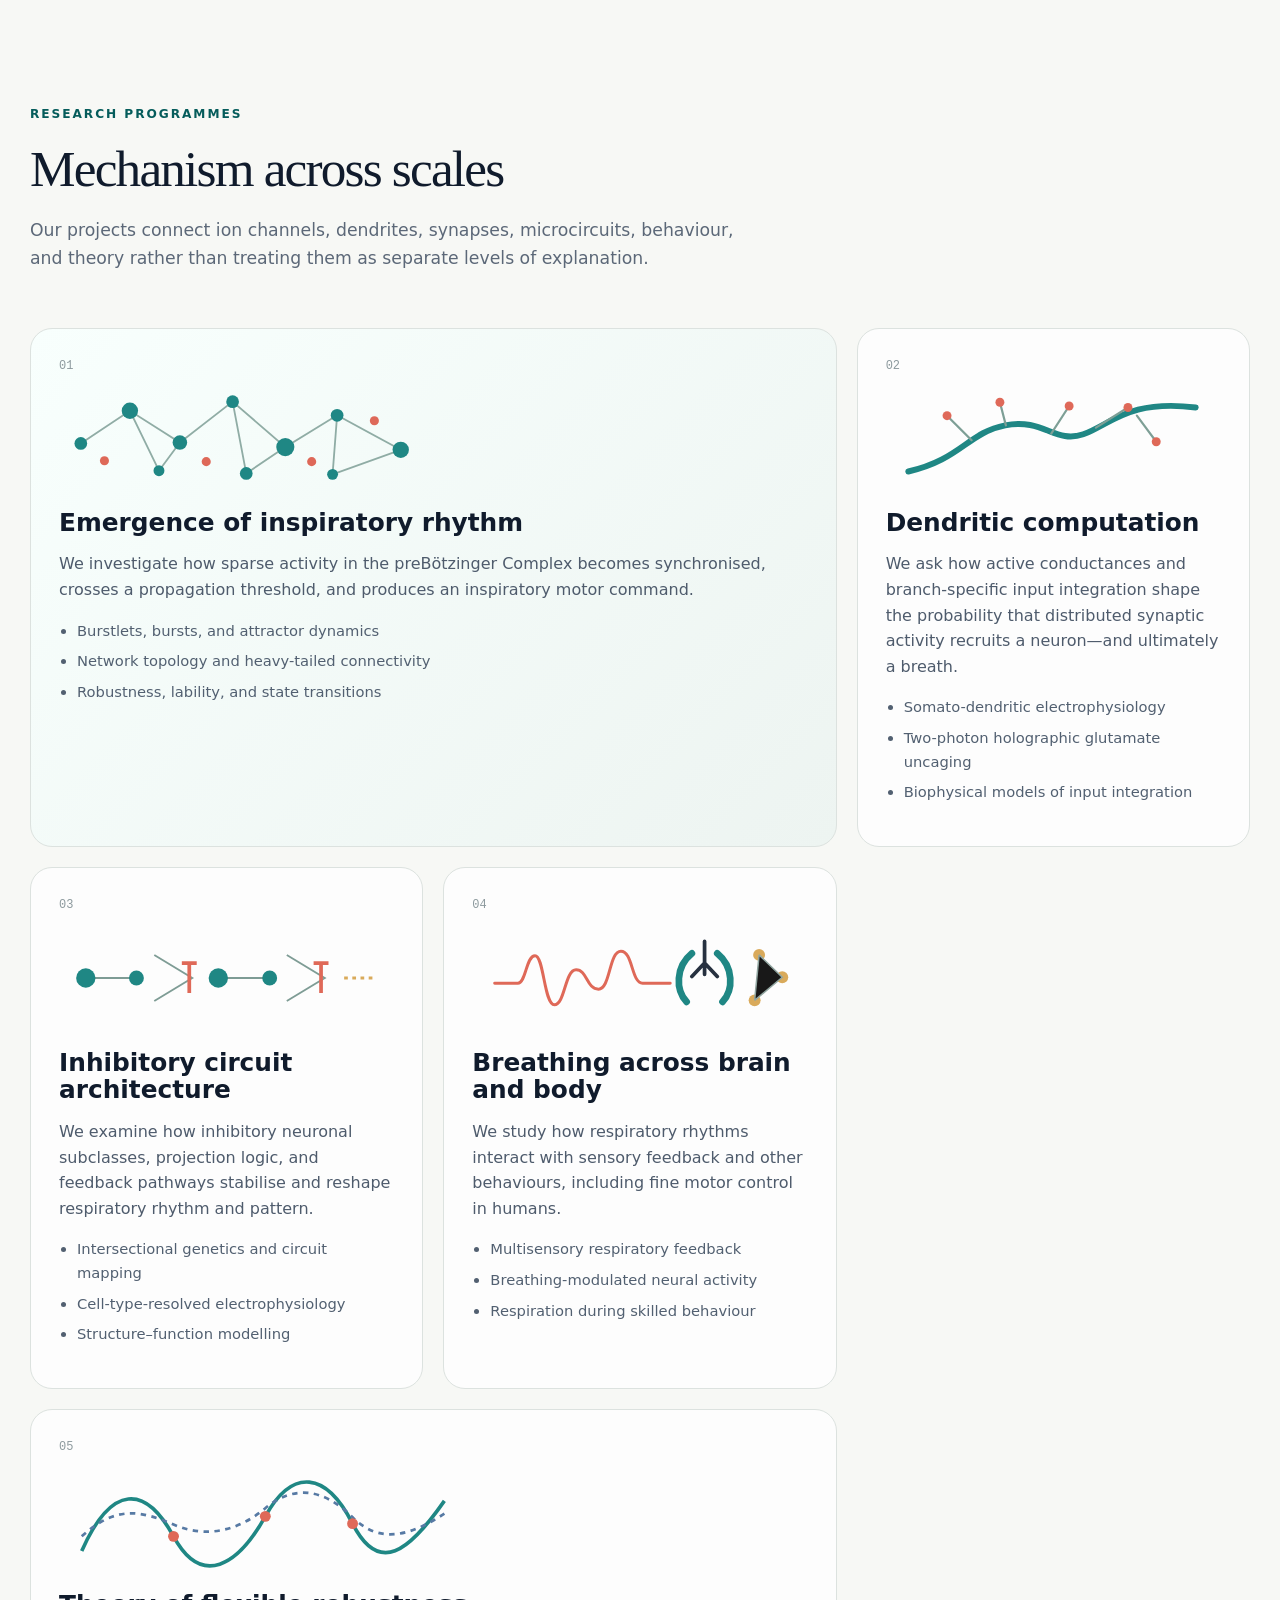
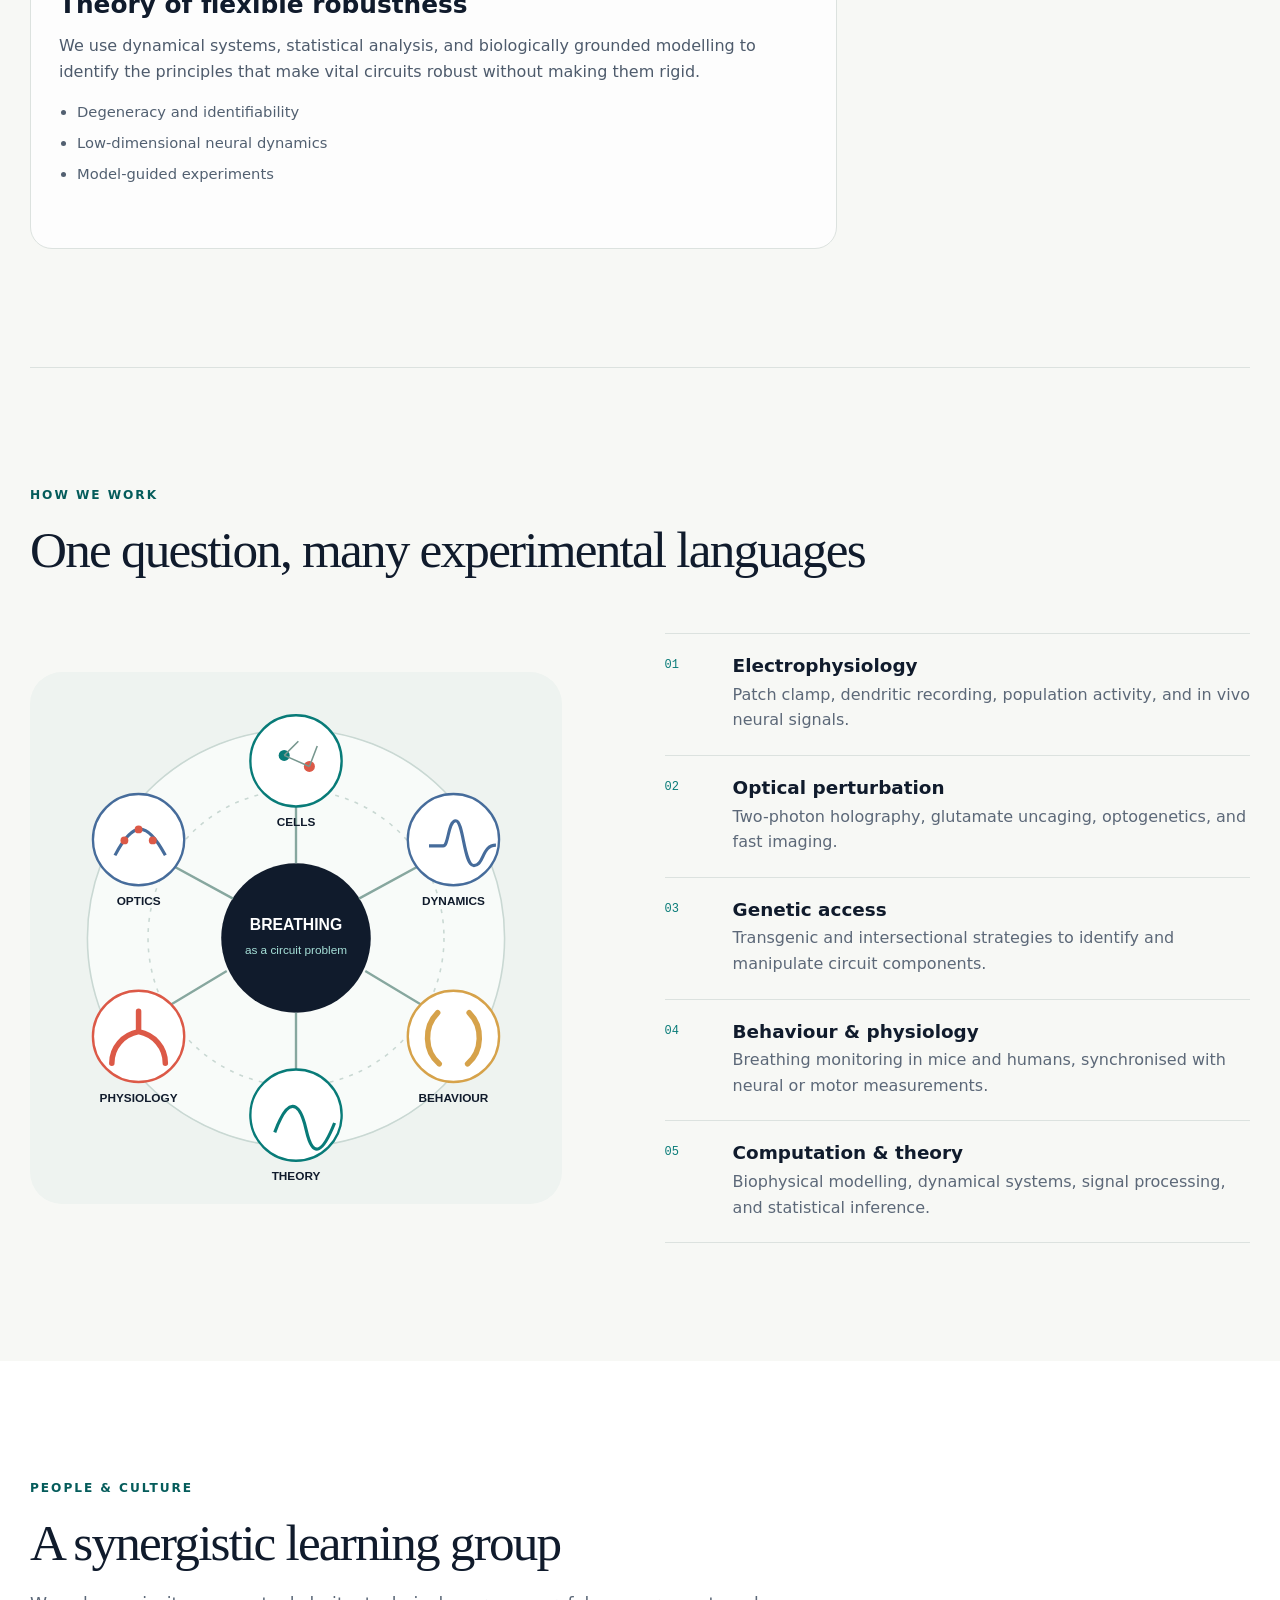
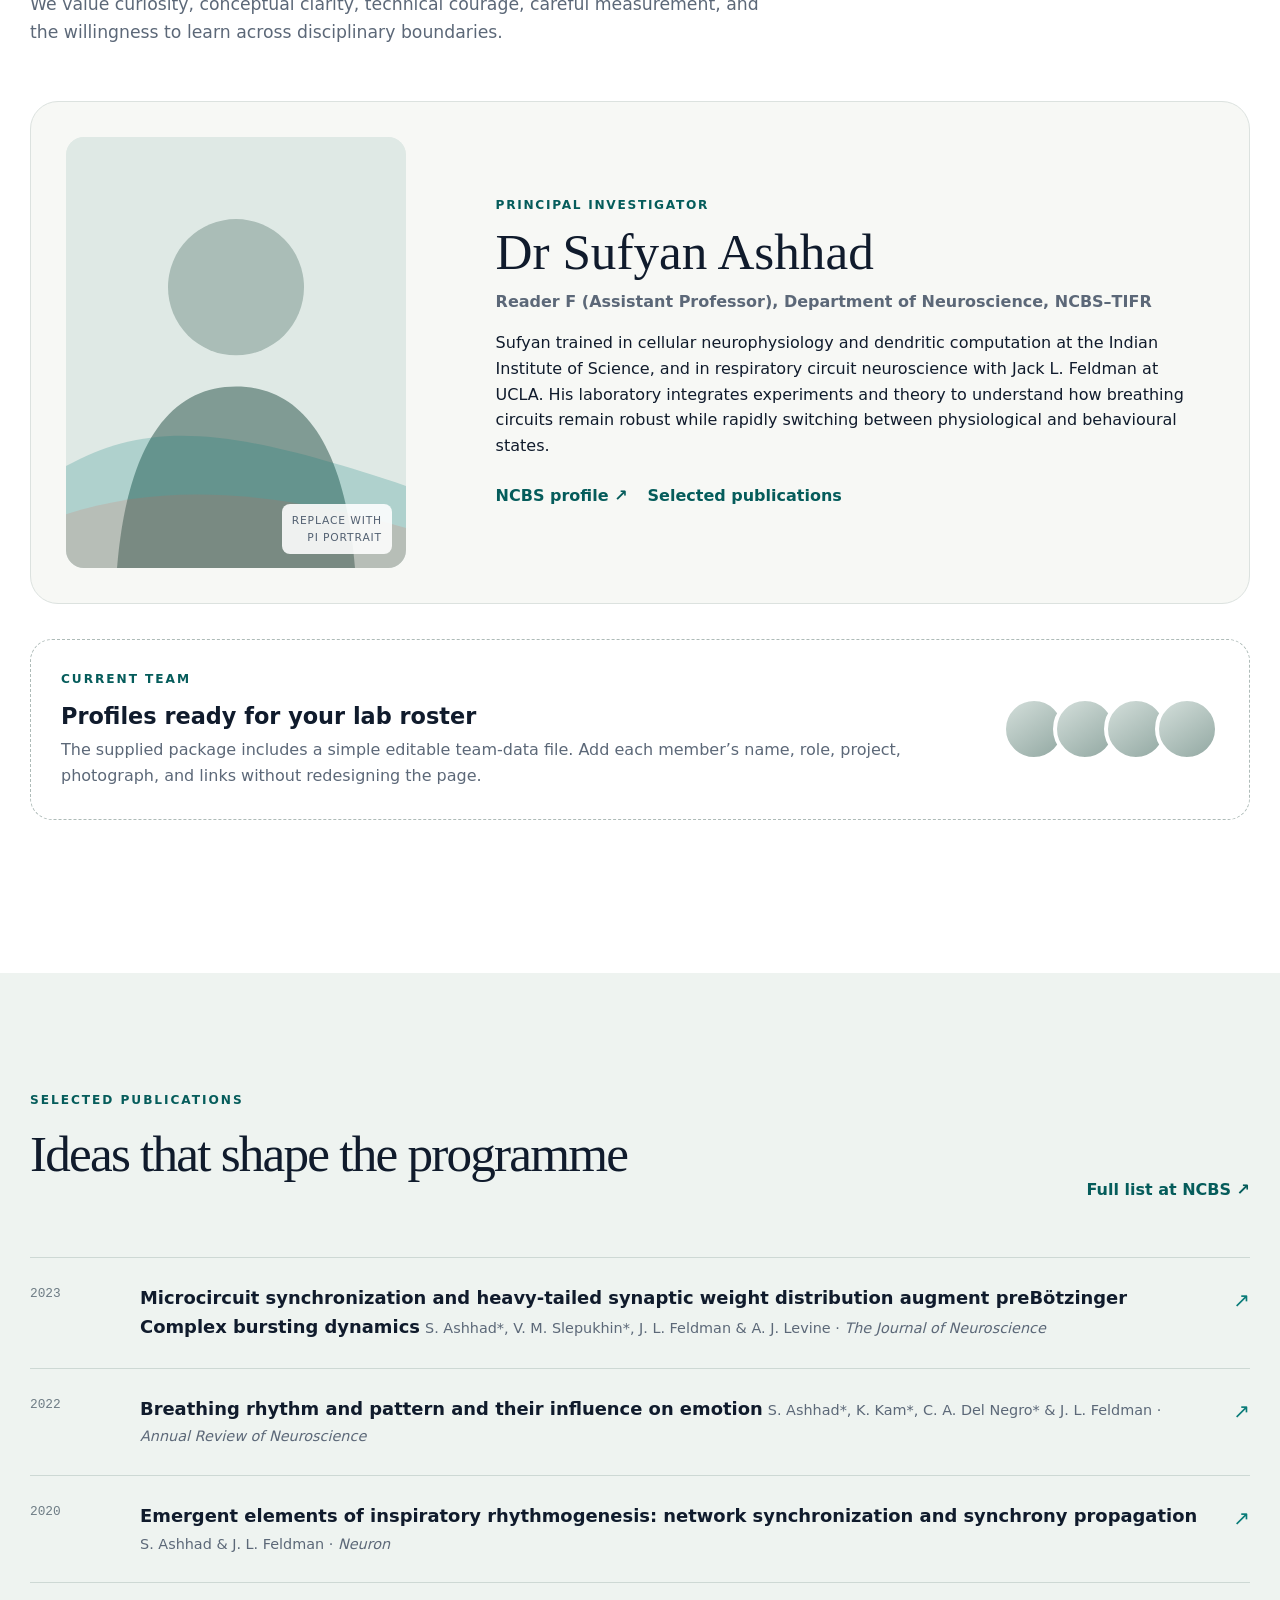
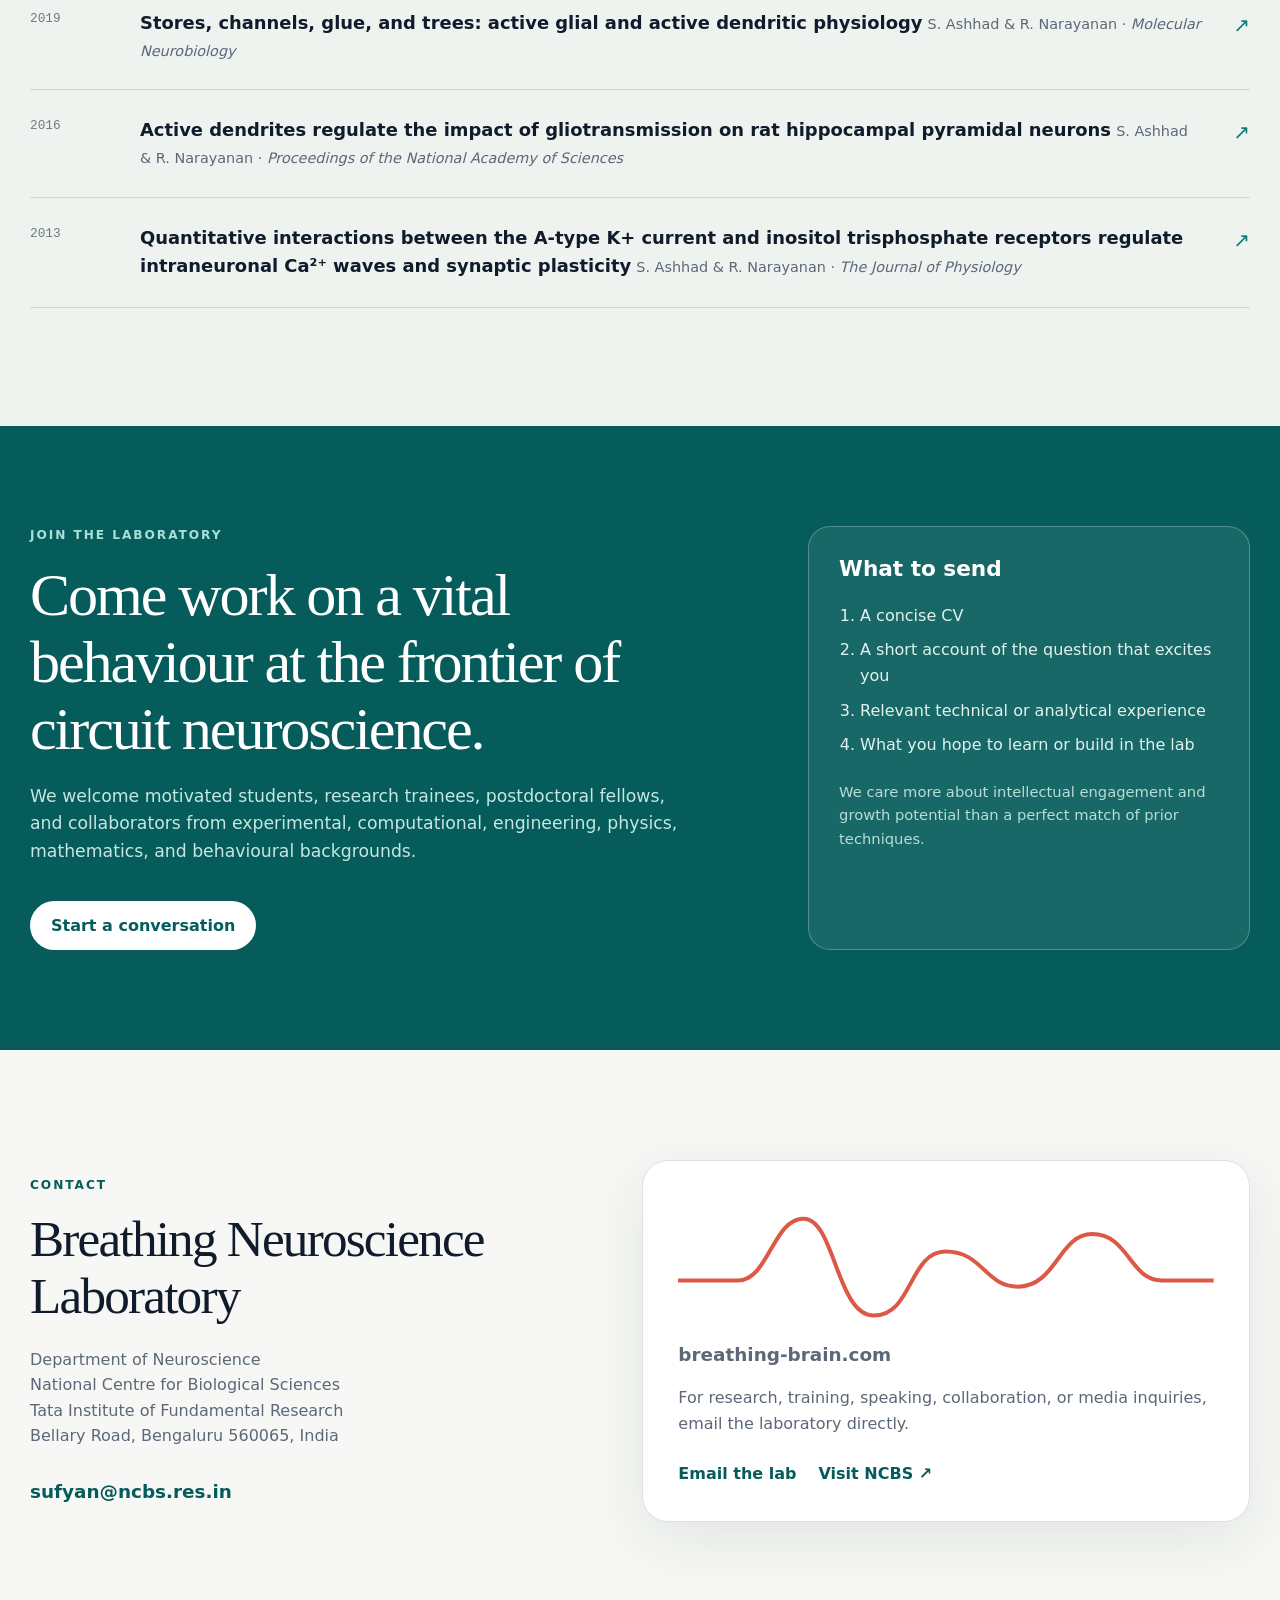
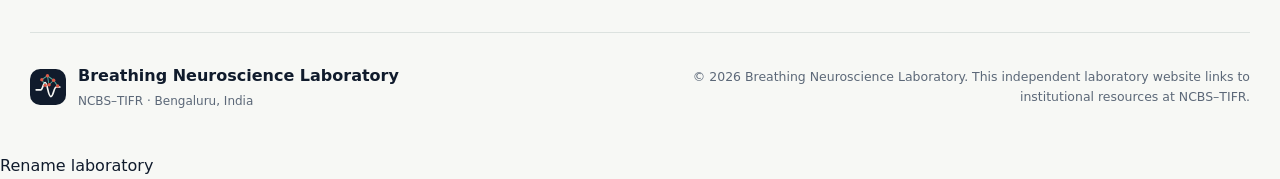
==== commit 38f67be9: "Update index.html" ====
--- a/index.html
+++ b/index.html
@@ -3,12 +3,12 @@
 <head>
   <meta charset="utf-8">
   <meta name="viewport" content="width=device-width, initial-scale=1">
-  <title>Breathing–Brain Laboratory | Neuroscience of Breathing</title>
-  <meta name="description" content="The Breathing–Brain Laboratory at NCBS–TIFR studies how neural circuits generate robust yet flexible breathing rhythms and how breathing interacts with the brain and body.">
+  <title>Breathing Neuroscience Laboratory | Neuroscience of Breathing</title>
+  <meta name="description" content="The Breathing Neuroscience Laboratory at NCBS–TIFR studies how neural circuits generate robust yet flexible breathing rhythms and how breathing interacts with the brain and body.">
   <meta name="theme-color" content="#f7f8f5">
   <link rel="canonical" href="https://breathing-brain.com/">
   <meta property="og:type" content="website">
-  <meta property="og:title" content="Breathing–Brain Laboratory">
+  <meta property="og:title" content="Breathing Neuroscience Laboratory">
   <meta property="og:description" content="Neural circuits for robust, flexible breathing—and their influence across the brain and body.">
   <meta property="og:url" content="https://breathing-brain.com/">
   <meta property="og:image" content="https://breathing-brain.com/assets/social-card.svg">
@@ -19,7 +19,7 @@
   {
     "@context": "https://schema.org",
     "@type": "ResearchOrganization",
-    "name": "Breathing–Brain Laboratory",
+    "name": "Breathing Neuroscience Laboratory",
     "url": "https://breathing-brain.com/",
     "description": "A neuroscience laboratory studying the generation and control of breathing rhythms and breathing–brain interactions.",
     "parentOrganization": {
@@ -50,7 +50,7 @@
 
   <header class="site-header" data-header>
     <div class="nav-shell">
-      <a class="brand" href="#home" aria-label="Breathing–Brain Laboratory home">
+      <a class="brand" href="#home" aria-label="Breathing Neuroscience Laboratory home">
         <img src="assets/logo-mark.svg" alt="" width="42" height="42">
         <span>
           <strong>Breathing–Brain</strong>
@@ -266,7 +266,7 @@
     <section id="contact" class="section section-pad contact-section">
       <div class="contact-copy">
         <p class="eyebrow">Contact</p>
-        <h2>Breathing–Brain Laboratory</h2>
+        <h2>Breathing Neuroscience Laboratory</h2>
         <p>Department of Neuroscience<br>National Centre for Biological Sciences<br>Tata Institute of Fundamental Research<br>Bellary Road, Bengaluru 560065, India</p>
         <a class="email-link" href="mailto:sufyan@ncbs.res.in">sufyan@ncbs.res.in</a>
       </div>
@@ -289,12 +289,13 @@
   <footer class="site-footer">
     <div class="footer-brand">
       <img src="assets/logo-mark.svg" alt="" width="36" height="36">
-      <div><strong>Breathing–Brain Laboratory</strong><small>NCBS–TIFR · Bengaluru, India</small></div>
+      <div><strong>Breathing Neuroscience Laboratory</strong><small>NCBS–TIFR · Bengaluru, India</small></div>
     </div>
-    <p>© <span id="year"></span> Breathing–Brain Laboratory. This independent laboratory website links to institutional resources at NCBS–TIFR.</p>
+    <p>© <span id="year"></span> Breathing Neuroscience Laboratory. This independent laboratory website links to institutional resources at NCBS–TIFR.</p>
   </footer>
 
   <script src="js/site-data.js"></script>
   <script src="js/site.js"></script>
 </body>
 </html>
+Rename laboratory
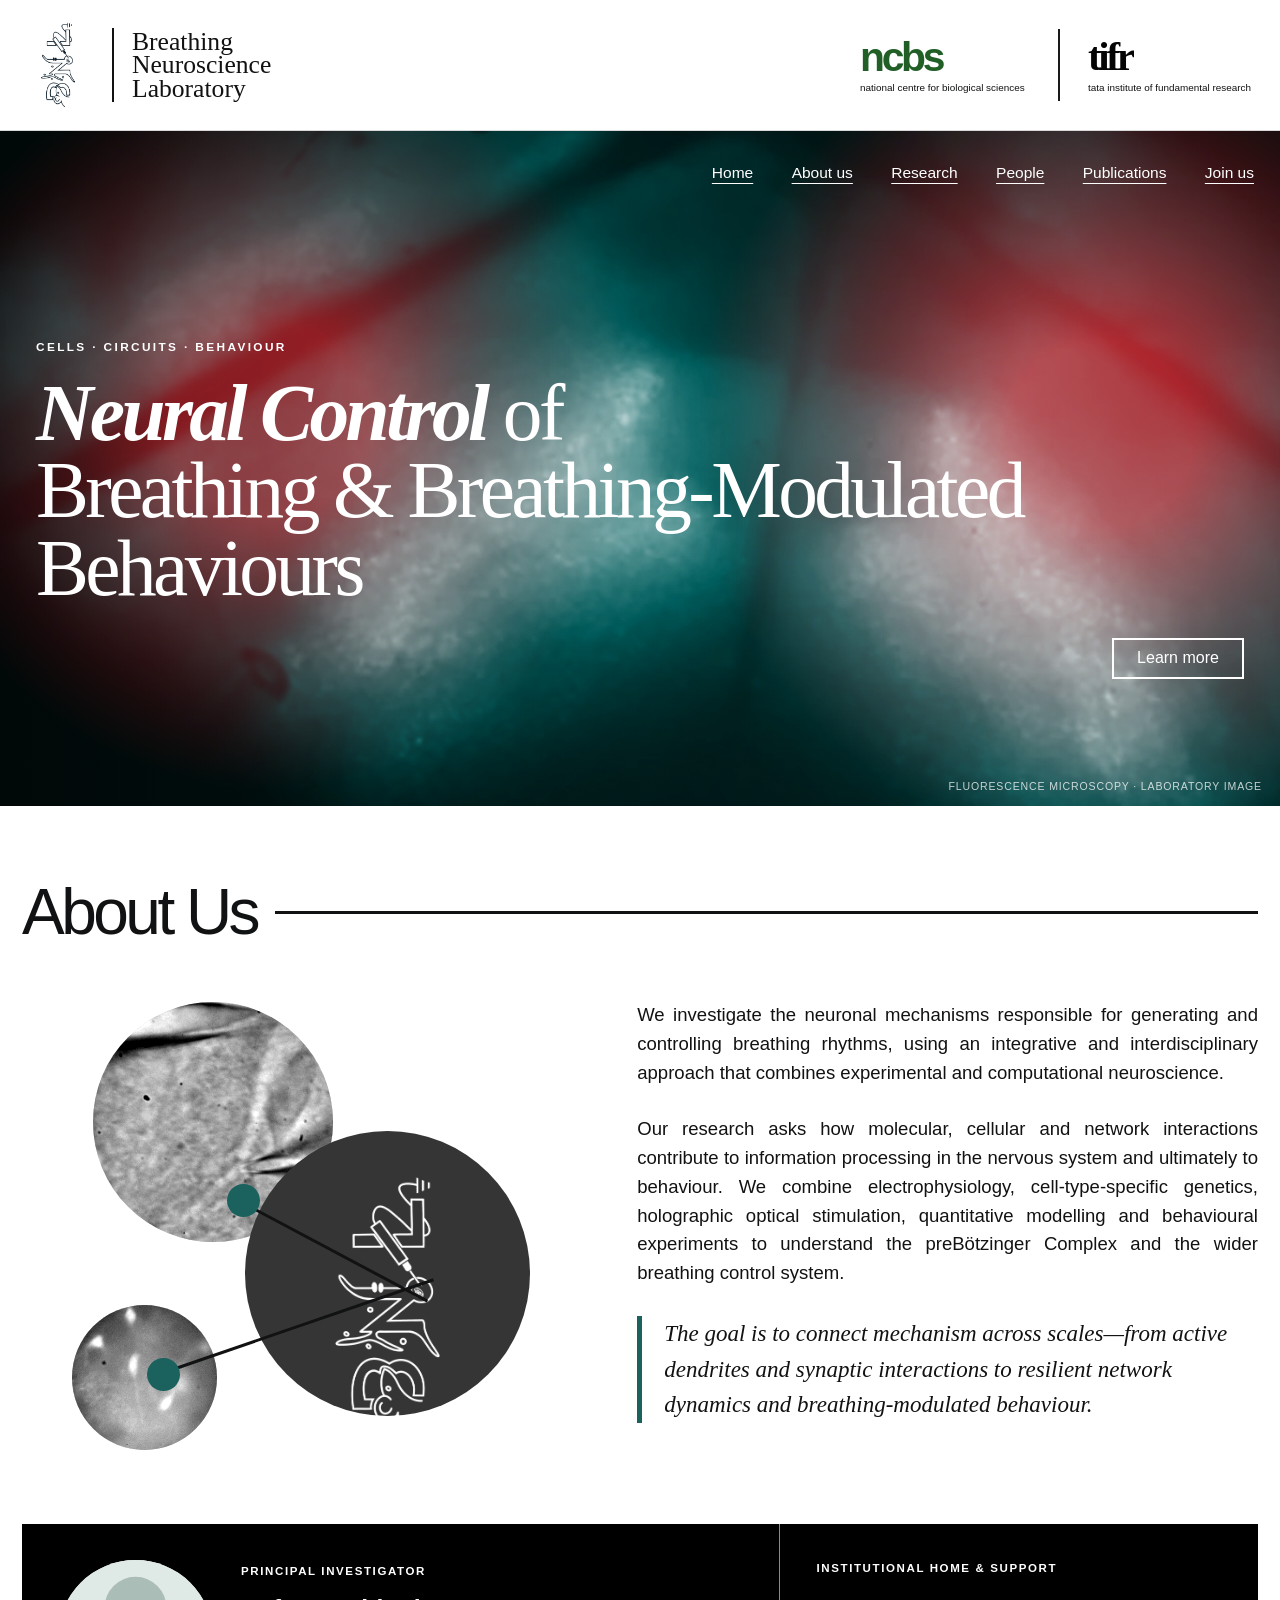
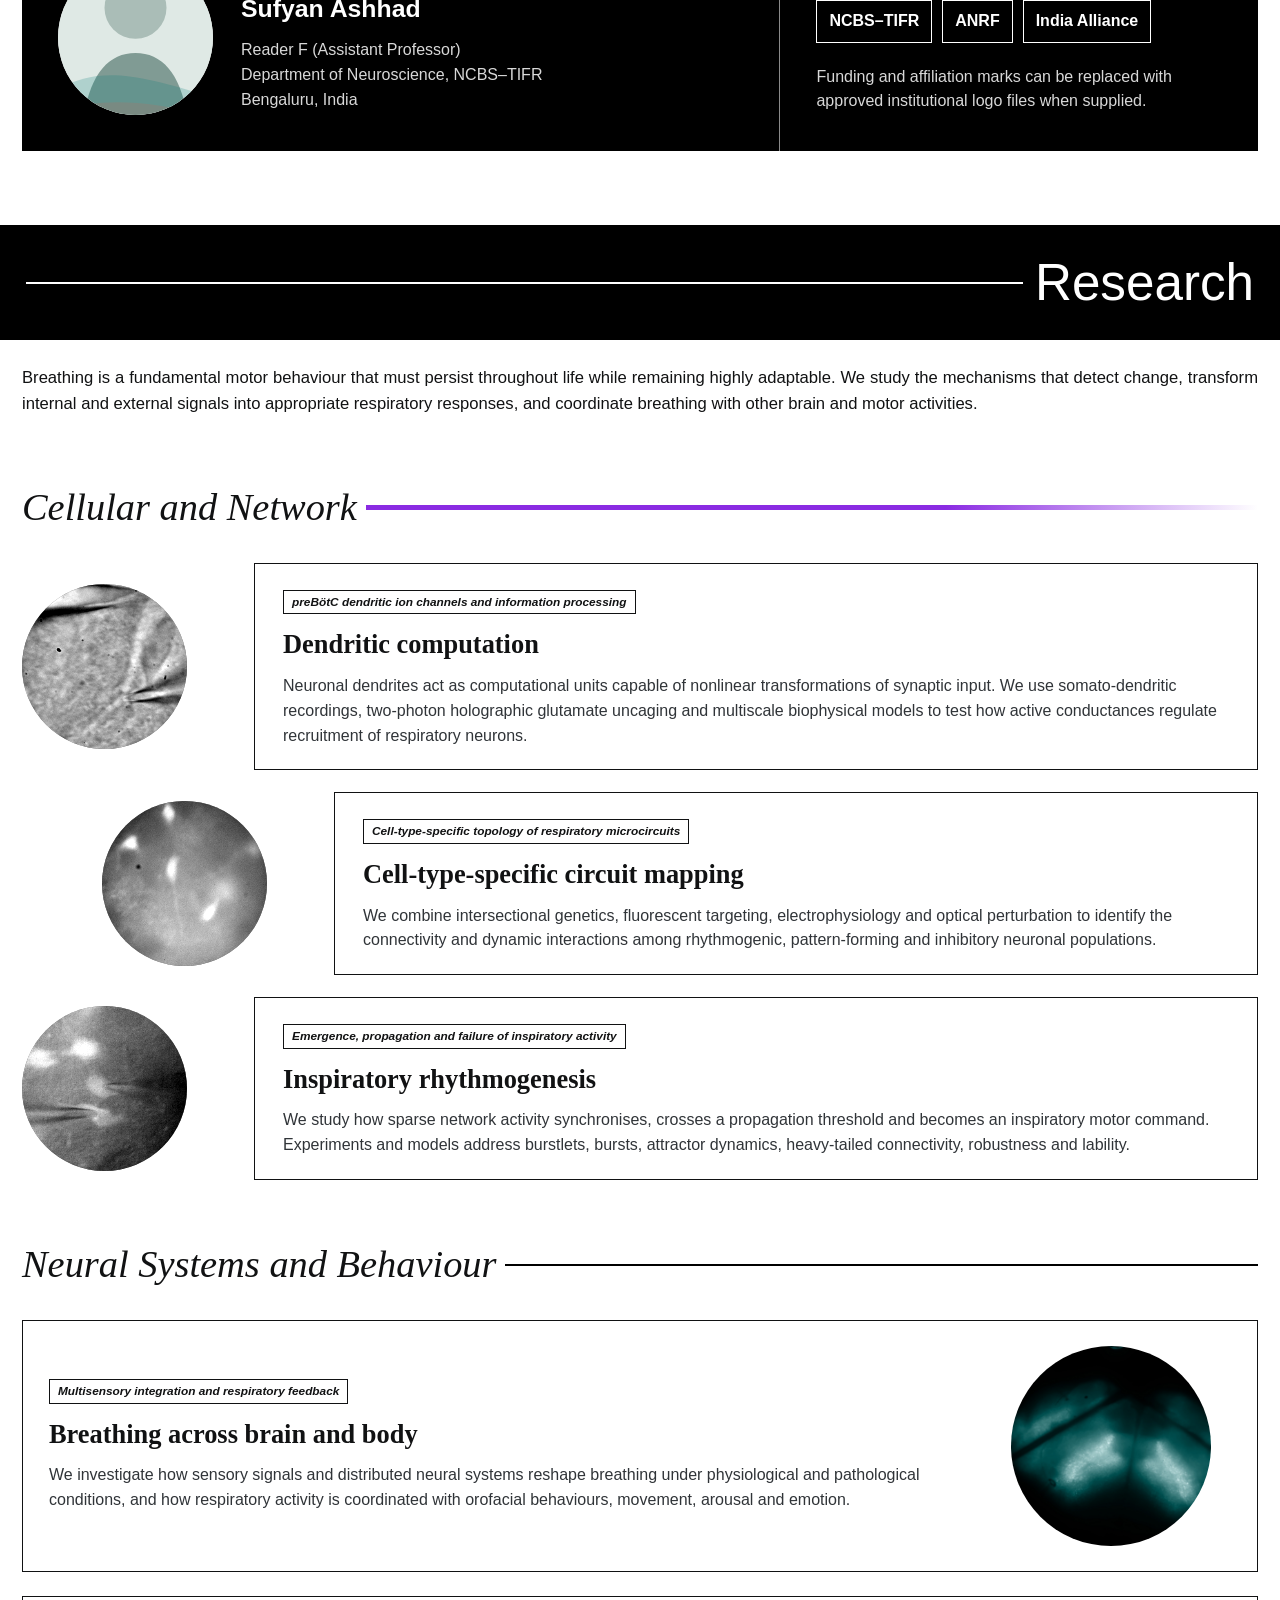
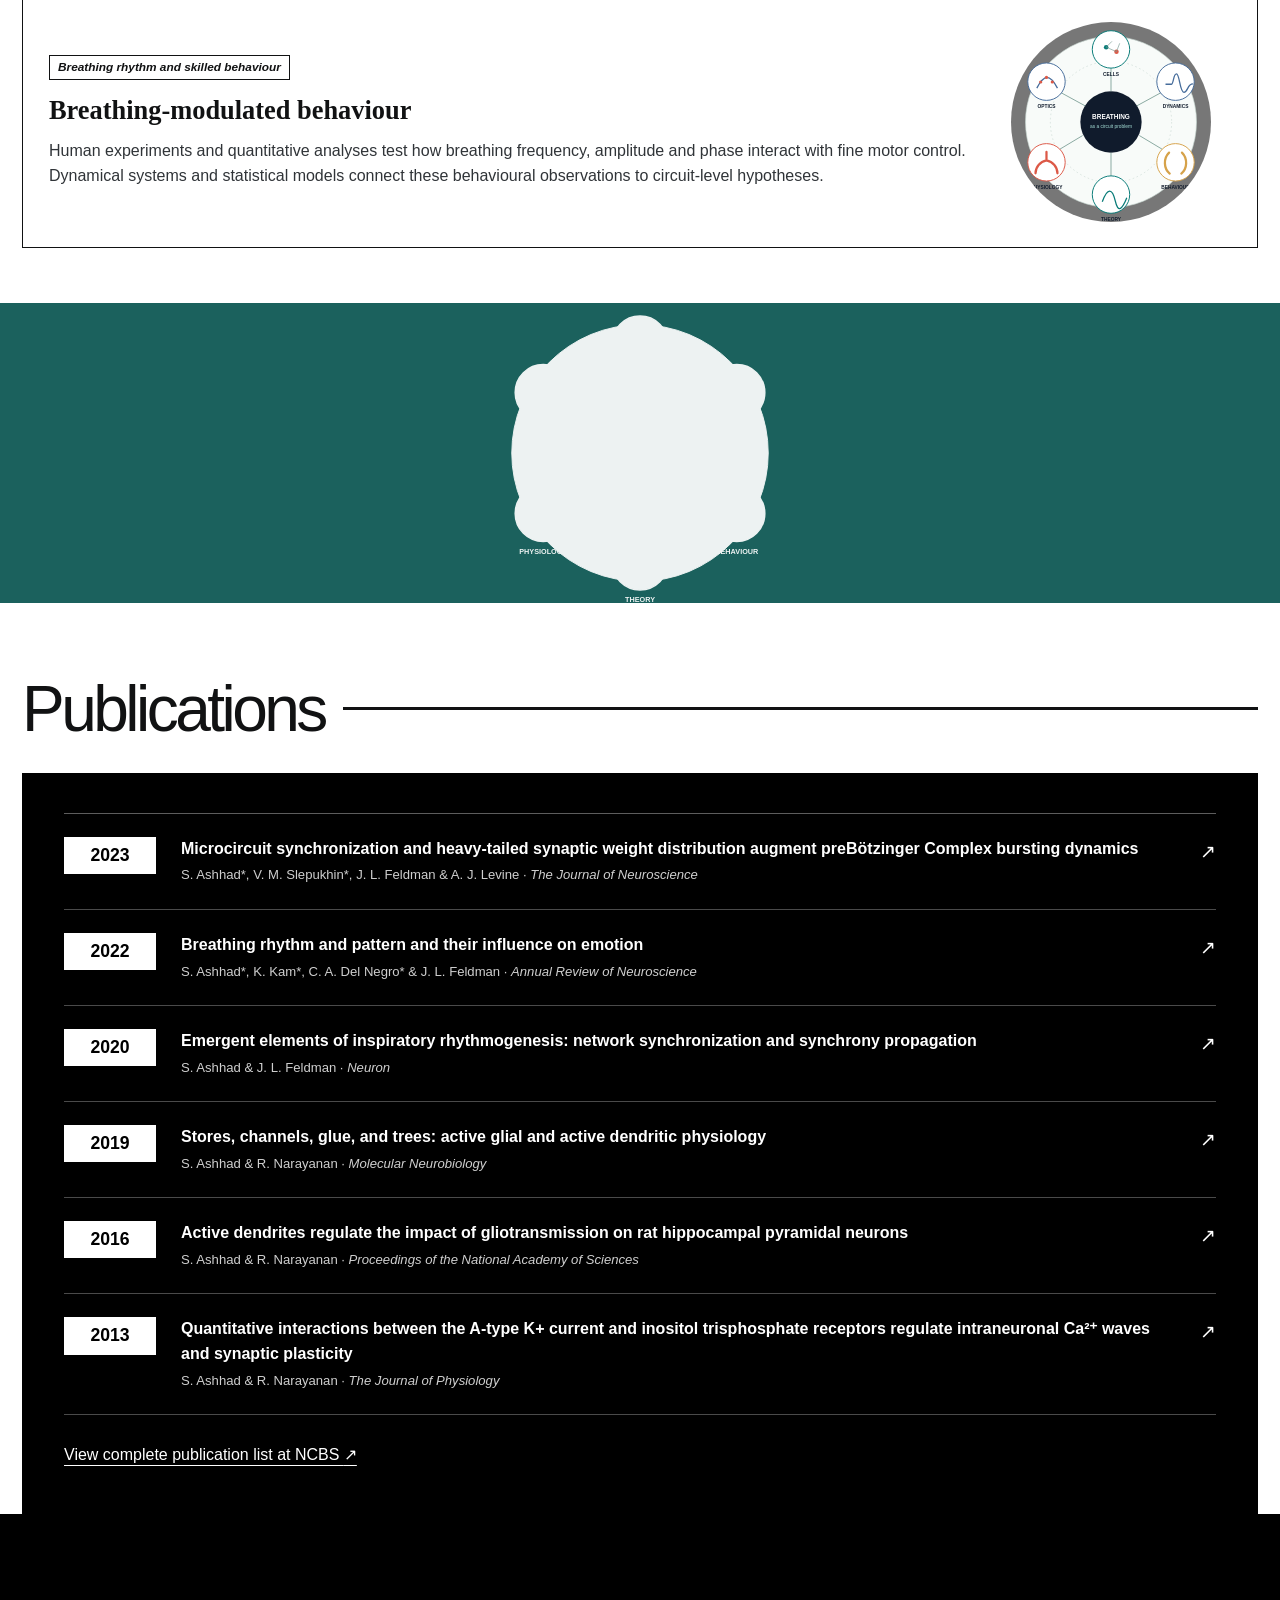
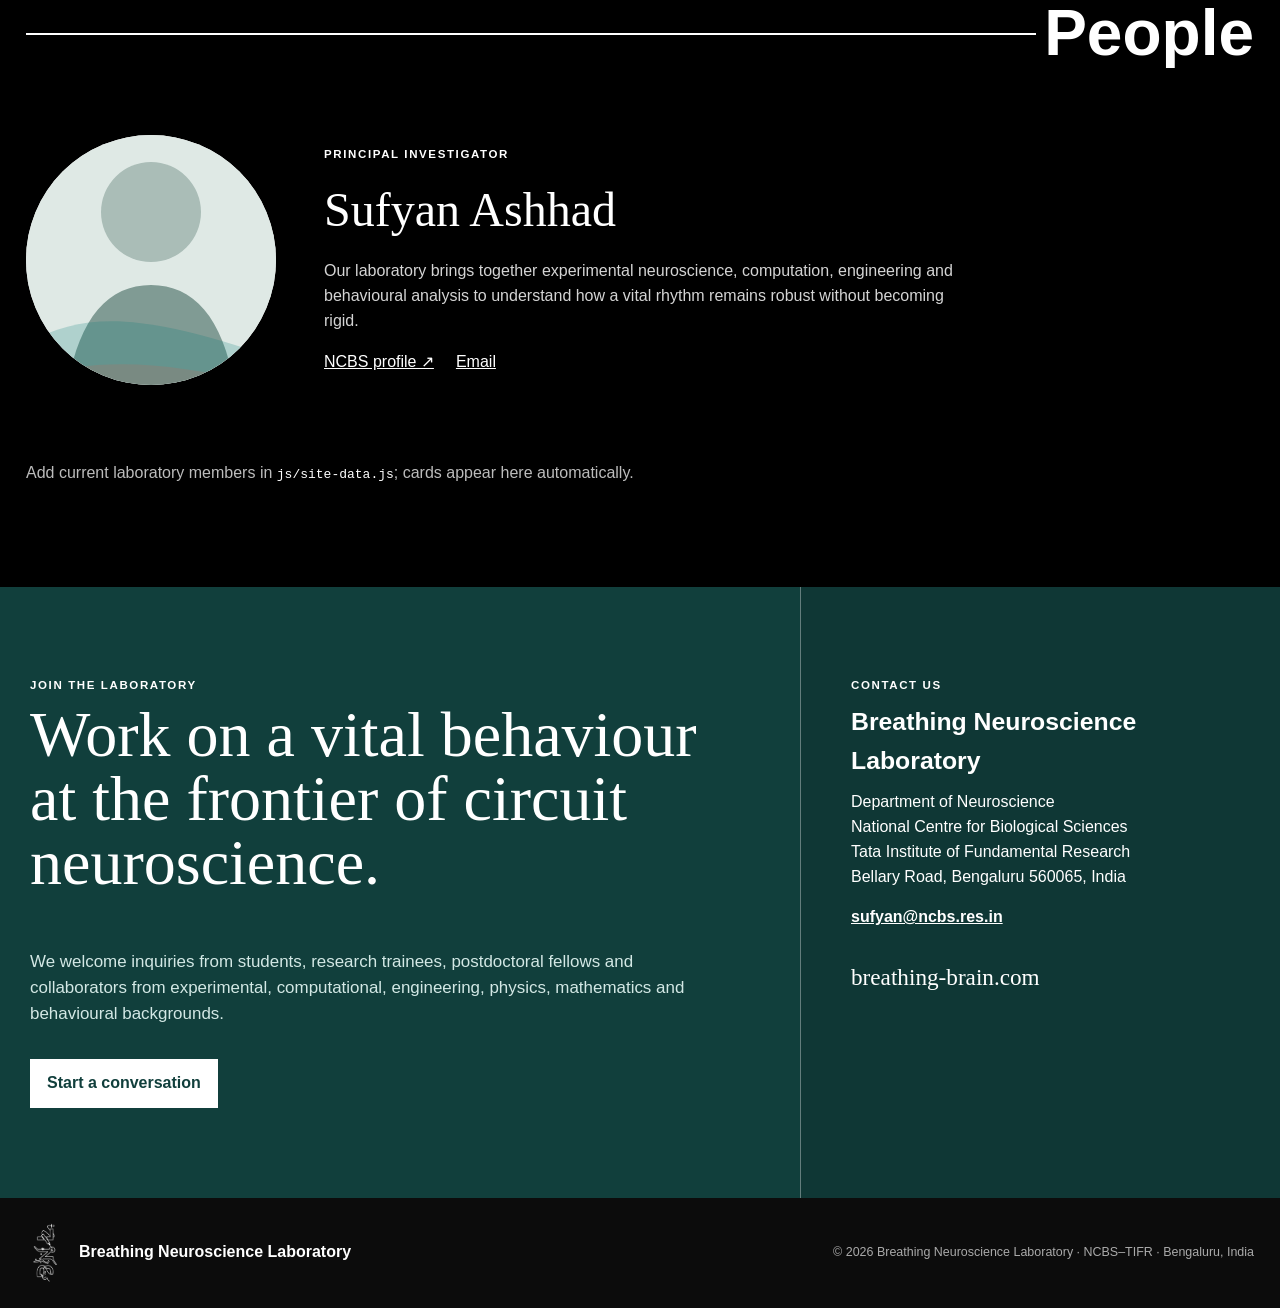
==== commit 91e331e7: "Add files via upload Apply BNL website redesign" ====
--- a/index.html
+++ b/index.html
@@ -3,15 +3,15 @@
 <head>
   <meta charset="utf-8">
   <meta name="viewport" content="width=device-width, initial-scale=1">
-  <title>Breathing Neuroscience Laboratory | Neuroscience of Breathing</title>
-  <meta name="description" content="The Breathing Neuroscience Laboratory at NCBS–TIFR studies how neural circuits generate robust yet flexible breathing rhythms and how breathing interacts with the brain and body.">
-  <meta name="theme-color" content="#f7f8f5">
+  <title>Breathing Neuroscience Laboratory | Neural Control of Breathing</title>
+  <meta name="description" content="The Breathing Neuroscience Laboratory at NCBS–TIFR studies neural mechanisms that generate and control breathing rhythms and coordinate breathing with brain and body states.">
+  <meta name="theme-color" content="#174c49">
   <link rel="canonical" href="https://breathing-brain.com/">
   <meta property="og:type" content="website">
   <meta property="og:title" content="Breathing Neuroscience Laboratory">
-  <meta property="og:description" content="Neural circuits for robust, flexible breathing—and their influence across the brain and body.">
+  <meta property="og:description" content="Neural control of breathing and breathing-modulated behaviours.">
   <meta property="og:url" content="https://breathing-brain.com/">
-  <meta property="og:image" content="https://breathing-brain.com/assets/social-card.svg">
+  <meta property="og:image" content="https://breathing-brain.com/assets/hero-fluorescent-slice.jpg">
   <meta name="twitter:card" content="summary_large_image">
   <link rel="icon" href="assets/favicon.svg" type="image/svg+xml">
   <link rel="stylesheet" href="css/styles.css">
@@ -33,269 +33,198 @@
       "jobTitle": "Reader F (Assistant Professor)",
       "affiliation": "NCBS–TIFR"
     },
-    "email": "mailto:sufyan@ncbs.res.in",
-    "address": {
-      "@type": "PostalAddress",
-      "streetAddress": "Bellary Road",
-      "addressLocality": "Bengaluru",
-      "postalCode": "560065",
-      "addressRegion": "Karnataka",
-      "addressCountry": "IN"
-    }
+    "email": "mailto:sufyan@ncbs.res.in"
   }
   </script>
 </head>
 <body>
   <a class="skip-link" href="#main">Skip to content</a>
 
-  <header class="site-header" data-header>
-    <div class="nav-shell">
-      <a class="brand" href="#home" aria-label="Breathing Neuroscience Laboratory home">
-        <img src="assets/logo-mark.svg" alt="" width="42" height="42">
-        <span>
-          <strong>Breathing–Brain</strong>
-          <small>Neuroscience Laboratory</small>
-        </span>
+  <header class="institution-header" data-header>
+    <div class="institution-shell">
+      <a class="brand-lockup" href="#home" aria-label="Breathing Neuroscience Laboratory home">
+        <img src="assets/bml-logo-dark.png" alt="" width="70" height="104">
+        <span class="brand-divider" aria-hidden="true"></span>
+        <span class="brand-name">Breathing<br>Neuroscience<br>Laboratory</span>
       </a>
-
+      <div class="institution-lockup" aria-label="Institutional affiliation">
+        <span class="institution-wordmark ncbs-wordmark"><b>ncbs</b><small>national centre for biological sciences</small></span>
+        <span class="institution-divider" aria-hidden="true"></span>
+        <span class="institution-wordmark tifr-wordmark"><b>tifr</b><small>Tata Institute of Fundamental Research</small></span>
+      </div>
       <button class="menu-button" type="button" aria-expanded="false" aria-controls="site-nav" data-menu-button>
-        <span class="sr-only">Open navigation</span>
-        <span></span><span></span><span></span>
+        <span class="sr-only">Open navigation</span><span></span><span></span><span></span>
       </button>
-
-      <nav id="site-nav" class="site-nav" aria-label="Primary navigation" data-nav>
+    </div>
+  </header>
+
+  <main id="main">
+    <section id="home" class="hero-section">
+      <img class="hero-image" src="assets/hero-fluorescent-slice.jpg" alt="Fluorescence image from a respiratory brainstem preparation in the Breathing Neuroscience Laboratory.">
+      <div class="hero-colour" aria-hidden="true"></div>
+      <nav id="site-nav" class="hero-nav" aria-label="Primary navigation" data-nav>
+        <a href="#home">Home</a>
+        <a href="#about">About us</a>
         <a href="#research">Research</a>
-        <a href="#approach">Approach</a>
         <a href="#people">People</a>
         <a href="#publications">Publications</a>
         <a href="#join">Join us</a>
-        <a class="nav-contact" href="#contact">Contact</a>
       </nav>
-    </div>
-  </header>
-
-  <main id="main">
-    <section id="home" class="hero section-pad">
-      <div class="hero-copy">
-        <p class="eyebrow">Breathing Neuroscience Laboratory · NCBS–TIFR</p>
-        <h1>How does the brain make every breath <em>reliable</em>—and every breathing pattern <em>adaptable</em>?</h1>
-        <p class="hero-lede">We study how neural circuits generate breathing rhythms, transform latent network activity into movement, integrate sensory feedback, and coordinate breathing with brain and body states.</p>
-        <div class="hero-actions">
-          <a class="button primary" href="#research">Explore our science</a>
-          <a class="button secondary" href="#join">Work with us</a>
+      <div class="hero-content">
+        <p class="hero-kicker">Cells · circuits · behaviour</p>
+        <h1><em>Neural Control</em> of<br>Breathing &amp; Breathing-Modulated Behaviours</h1>
+        <a class="outline-button" href="#about">Learn more</a>
+      </div>
+      <div class="hero-caption">Fluorescence microscopy · laboratory image</div>
+    </section>
+
+    <section id="about" class="page-section about-section">
+      <div class="section-title-line">
+        <h2>About Us</h2><span aria-hidden="true"></span>
+      </div>
+      <div class="about-grid">
+        <div class="about-visual" aria-label="Experimental approaches used in the laboratory">
+          <figure class="circle-image circle-image-large">
+            <img src="assets/dual-patch.jpg" alt="Dual patch-clamp recording in an acute brainstem slice.">
+          </figure>
+          <figure class="circle-image circle-image-small">
+            <img src="assets/fluorescent-neurons.jpg" alt="Fluorescently labelled neurons for cell-type-specific circuit mapping.">
+          </figure>
+          <div class="experiment-mark" aria-hidden="true">
+            <img src="assets/bml-logo-dark.png" alt="">
+          </div>
+          <span class="connector c1" aria-hidden="true"></span>
+          <span class="connector c2" aria-hidden="true"></span>
+          <span class="node n1" aria-hidden="true"></span>
+          <span class="node n2" aria-hidden="true"></span>
         </div>
-        <ul class="hero-tags" aria-label="Research themes">
-          <li>Rhythmogenesis</li>
-          <li>Neural dynamics</li>
-          <li>Dendritic computation</li>
-          <li>Brain–body interaction</li>
-        </ul>
-      </div>
-
-      <div class="hero-visual" aria-label="Original schematic of breathing rhythm generation and brain–body interaction">
-        <img src="assets/hero-schematic.svg" alt="A stylised neural network in the brainstem produces rhythmic activity that propagates to breathing movements and wider brain–body signals.">
-        <p class="figure-note">From local circuit dynamics to whole-organism state</p>
-      </div>
-    </section>
-
-    <section class="manifesto" aria-labelledby="manifesto-title">
-      <div>
-        <p class="eyebrow light">Our central problem</p>
-        <h2 id="manifesto-title">Breathing is simultaneously automatic, resilient, and exquisitely context dependent.</h2>
-      </div>
-      <p>The apparent simplicity of breathing conceals a distributed control system. A compact brainstem circuit must generate rhythm continuously, adapt within a single breath, respond to internal and external signals, and coordinate with behaviours ranging from swallowing and vocalisation to skilled movement, arousal, and emotion.</p>
-    </section>
-
-    <section id="research" class="section section-pad">
-      <div class="section-heading">
-        <p class="eyebrow">Research programmes</p>
-        <h2>Mechanism across scales</h2>
-        <p>Our projects connect ion channels, dendrites, synapses, microcircuits, behaviour, and theory rather than treating them as separate levels of explanation.</p>
-      </div>
-
-      <div class="research-grid">
-        <article class="research-card featured">
-          <div class="card-index">01</div>
-          <div class="card-icon network-icon" aria-hidden="true"></div>
-          <h3>Emergence of inspiratory rhythm</h3>
-          <p>We investigate how sparse activity in the preBötzinger Complex becomes synchronised, crosses a propagation threshold, and produces an inspiratory motor command.</p>
-          <ul>
-            <li>Burstlets, bursts, and attractor dynamics</li>
-            <li>Network topology and heavy-tailed connectivity</li>
-            <li>Robustness, lability, and state transitions</li>
-          </ul>
-        </article>
-
-        <article class="research-card">
-          <div class="card-index">02</div>
-          <div class="card-icon dendrite-icon" aria-hidden="true"></div>
-          <h3>Dendritic computation</h3>
-          <p>We ask how active conductances and branch-specific input integration shape the probability that distributed synaptic activity recruits a neuron—and ultimately a breath.</p>
-          <ul>
-            <li>Somato-dendritic electrophysiology</li>
-            <li>Two-photon holographic glutamate uncaging</li>
-            <li>Biophysical models of input integration</li>
-          </ul>
-        </article>
-
-        <article class="research-card">
-          <div class="card-index">03</div>
-          <div class="card-icon inhibition-icon" aria-hidden="true"></div>
-          <h3>Inhibitory circuit architecture</h3>
-          <p>We examine how inhibitory neuronal subclasses, projection logic, and feedback pathways stabilise and reshape respiratory rhythm and pattern.</p>
-          <ul>
-            <li>Intersectional genetics and circuit mapping</li>
-            <li>Cell-type-resolved electrophysiology</li>
-            <li>Structure–function modelling</li>
-          </ul>
-        </article>
-
-        <article class="research-card">
-          <div class="card-index">04</div>
-          <div class="card-icon body-icon" aria-hidden="true"></div>
-          <h3>Breathing across brain and body</h3>
-          <p>We study how respiratory rhythms interact with sensory feedback and other behaviours, including fine motor control in humans.</p>
-          <ul>
-            <li>Multisensory respiratory feedback</li>
-            <li>Breathing-modulated neural activity</li>
-            <li>Respiration during skilled behaviour</li>
-          </ul>
-        </article>
-
-        <article class="research-card theory-card">
-          <div class="card-index">05</div>
-          <div class="card-icon theory-icon" aria-hidden="true"></div>
-          <h3>Theory of flexible robustness</h3>
-          <p>We use dynamical systems, statistical analysis, and biologically grounded modelling to identify the principles that make vital circuits robust without making them rigid.</p>
-          <ul>
-            <li>Degeneracy and identifiability</li>
-            <li>Low-dimensional neural dynamics</li>
-            <li>Model-guided experiments</li>
-          </ul>
-        </article>
-      </div>
-    </section>
-
-    <section id="approach" class="section section-pad approach-section">
-      <div class="section-heading compact">
-        <p class="eyebrow">How we work</p>
-        <h2>One question, many experimental languages</h2>
-      </div>
-
-      <div class="approach-layout">
-        <div class="approach-map">
-          <img src="assets/methods-map.svg" alt="Diagram connecting cells, circuits, behaviour and theory through experimental and computational methods.">
+        <div class="about-copy">
+          <p>We investigate the neuronal mechanisms responsible for generating and controlling breathing rhythms, using an integrative and interdisciplinary approach that combines experimental and computational neuroscience.</p>
+          <p>Our research asks how molecular, cellular and network interactions contribute to information processing in the nervous system and ultimately to behaviour. We combine electrophysiology, cell-type-specific genetics, holographic optical stimulation, quantitative modelling and behavioural experiments to understand the preBötzinger Complex and the wider breathing control system.</p>
+          <p class="about-emphasis">The goal is to connect mechanism across scales—from active dendrites and synaptic interactions to resilient network dynamics and breathing-modulated behaviour.</p>
         </div>
-        <div class="methods-list">
-          <div class="method"><span>01</span><div><h3>Electrophysiology</h3><p>Patch clamp, dendritic recording, population activity, and in vivo neural signals.</p></div></div>
-          <div class="method"><span>02</span><div><h3>Optical perturbation</h3><p>Two-photon holography, glutamate uncaging, optogenetics, and fast imaging.</p></div></div>
-          <div class="method"><span>03</span><div><h3>Genetic access</h3><p>Transgenic and intersectional strategies to identify and manipulate circuit components.</p></div></div>
-          <div class="method"><span>04</span><div><h3>Behaviour & physiology</h3><p>Breathing monitoring in mice and humans, synchronised with neural or motor measurements.</p></div></div>
-          <div class="method"><span>05</span><div><h3>Computation & theory</h3><p>Biophysical modelling, dynamical systems, signal processing, and statistical inference.</p></div></div>
+      </div>
+
+      <div class="pi-funding-band">
+        <article class="pi-mini">
+          <img src="assets/pi-placeholder.svg" alt="Portrait placeholder for Sufyan Ashhad.">
+          <div>
+            <p class="band-label">Principal Investigator</p>
+            <h3>Sufyan Ashhad</h3>
+            <p>Reader F (Assistant Professor)<br>Department of Neuroscience, NCBS–TIFR<br>Bengaluru, India</p>
+          </div>
+        </article>
+        <aside class="funding-mini">
+          <p class="band-label">Institutional home &amp; support</p>
+          <div class="funding-names"><span>NCBS–TIFR</span><span>ANRF</span><span>India Alliance</span></div>
+          <p>Funding and affiliation marks can be replaced with approved institutional logo files when supplied.</p>
+        </aside>
+      </div>
+    </section>
+
+    <section id="research" class="research-section">
+      <div class="black-heading"><span aria-hidden="true"></span><h2>Research</h2></div>
+      <div class="research-intro">
+        <p>Breathing is a fundamental motor behaviour that must persist throughout life while remaining highly adaptable. We study the mechanisms that detect change, transform internal and external signals into appropriate respiratory responses, and coordinate breathing with other brain and motor activities.</p>
+      </div>
+
+      <div class="research-domain">
+        <div class="domain-heading"><h3>Cellular and Network</h3><span aria-hidden="true"></span></div>
+        <article class="research-row">
+          <figure class="research-circle"><img src="assets/dual-patch.jpg" alt="Dual patch-clamp recording used in the dendritic computation project."></figure>
+          <div class="research-box">
+            <span class="research-label">preBötC dendritic ion channels and information processing</span>
+            <h4>Dendritic computation</h4>
+            <p>Neuronal dendrites act as computational units capable of nonlinear transformations of synaptic input. We use somato-dendritic recordings, two-photon holographic glutamate uncaging and multiscale biophysical models to test how active conductances regulate recruitment of respiratory neurons.</p>
+          </div>
+        </article>
+        <article class="research-row staggered">
+          <figure class="research-circle"><img src="assets/fluorescent-neurons.jpg" alt="Fluorescent neurons used in cell-type-specific circuit mapping."></figure>
+          <div class="research-box">
+            <span class="research-label">Cell-type-specific topology of respiratory microcircuits</span>
+            <h4>Cell-type-specific circuit mapping</h4>
+            <p>We combine intersectional genetics, fluorescent targeting, electrophysiology and optical perturbation to identify the connectivity and dynamic interactions among rhythmogenic, pattern-forming and inhibitory neuronal populations.</p>
+          </div>
+        </article>
+        <article class="research-row">
+          <figure class="research-circle"><img src="assets/paired-patch-fluorescent.jpg" alt="Paired electrophysiology and fluorescence image from the laboratory."></figure>
+          <div class="research-box">
+            <span class="research-label">Emergence, propagation and failure of inspiratory activity</span>
+            <h4>Inspiratory rhythmogenesis</h4>
+            <p>We study how sparse network activity synchronises, crosses a propagation threshold and becomes an inspiratory motor command. Experiments and models address burstlets, bursts, attractor dynamics, heavy-tailed connectivity, robustness and lability.</p>
+          </div>
+        </article>
+      </div>
+
+      <div class="research-domain systems-domain">
+        <div class="domain-heading"><h3>Neural Systems and Behaviour</h3><span aria-hidden="true"></span></div>
+        <article class="systems-card">
+          <div>
+            <span class="research-label">Multisensory integration and respiratory feedback</span>
+            <h4>Breathing across brain and body</h4>
+            <p>We investigate how sensory signals and distributed neural systems reshape breathing under physiological and pathological conditions, and how respiratory activity is coordinated with orofacial behaviours, movement, arousal and emotion.</p>
+          </div>
+          <figure><img src="assets/hero-fluorescent-slice.jpg" alt="Fluorescence image of respiratory brainstem tissue."></figure>
+        </article>
+        <article class="systems-card reverse">
+          <div>
+            <span class="research-label">Breathing rhythm and skilled behaviour</span>
+            <h4>Breathing-modulated behaviour</h4>
+            <p>Human experiments and quantitative analyses test how breathing frequency, amplitude and phase interact with fine motor control. Dynamical systems and statistical models connect these behavioural observations to circuit-level hypotheses.</p>
+          </div>
+          <figure><img src="assets/methods-map.svg" alt="Schematic linking cellular, circuit, behavioural and computational levels of breathing research."></figure>
+        </article>
+      </div>
+
+      <div class="research-footer-graphic"><img src="assets/methods-map.svg" alt="Experimental and computational approaches spanning cells, circuits and behaviour."></div>
+    </section>
+
+    <section id="publications" class="publications-section page-section">
+      <div class="section-title-line"><h2>Publications</h2><span aria-hidden="true"></span></div>
+      <div class="publications-black">
+        <div id="publication-list" class="publication-list"></div>
+        <a class="publication-more" href="https://www.ncbs.res.in/faculty/sufyan-publications" target="_blank" rel="noopener">View complete publication list at NCBS <span aria-hidden="true">↗</span></a>
+      </div>
+    </section>
+
+    <section id="people" class="people-section">
+      <div class="people-heading"><span aria-hidden="true"></span><h2>People</h2></div>
+      <article class="pi-feature">
+        <img src="assets/pi-placeholder.svg" alt="Portrait placeholder for Sufyan Ashhad.">
+        <div>
+          <p class="band-label">Principal Investigator</p>
+          <h3>Sufyan Ashhad</h3>
+          <p>Our laboratory brings together experimental neuroscience, computation, engineering and behavioural analysis to understand how a vital rhythm remains robust without becoming rigid.</p>
+          <div class="text-links"><a href="https://www.ncbs.res.in/faculty/sufyan" target="_blank" rel="noopener">NCBS profile ↗</a><a href="mailto:sufyan@ncbs.res.in">Email</a></div>
         </div>
-      </div>
-    </section>
-
-    <section id="people" class="section section-pad people-section">
-      <div class="section-heading">
-        <p class="eyebrow">People & culture</p>
-        <h2>A synergistic learning group</h2>
-        <p>We value curiosity, conceptual clarity, technical courage, careful measurement, and the willingness to learn across disciplinary boundaries.</p>
-      </div>
-
-      <div class="pi-card">
-        <div class="portrait-frame">
-          <img src="assets/pi-placeholder.svg" alt="Placeholder for a portrait of Dr Sufyan Ashhad">
-          <span>Replace with<br>PI portrait</span>
-        </div>
-        <div class="pi-copy">
-          <p class="role">Principal Investigator</p>
-          <h3>Dr Sufyan Ashhad</h3>
-          <p class="pi-title">Reader F (Assistant Professor), Department of Neuroscience, NCBS–TIFR</p>
-          <p>Sufyan trained in cellular neurophysiology and dendritic computation at the Indian Institute of Science, and in respiratory circuit neuroscience with Jack L. Feldman at UCLA. His laboratory integrates experiments and theory to understand how breathing circuits remain robust while rapidly switching between physiological and behavioural states.</p>
-          <div class="text-links">
-            <a href="https://www.ncbs.res.in/faculty/sufyan" target="_blank" rel="noopener">NCBS profile <span aria-hidden="true">↗</span></a>
-            <a href="#publications">Selected publications</a>
-          </div>
-        </div>
-      </div>
-
-      <div class="team-prompt">
-        <div>
-          <p class="eyebrow">Current team</p>
-          <h3>Profiles ready for your lab roster</h3>
-          <p>The supplied package includes a simple editable team-data file. Add each member’s name, role, project, photograph, and links without redesigning the page.</p>
-        </div>
-        <div class="team-silhouettes" aria-hidden="true">
-          <span></span><span></span><span></span><span></span>
-        </div>
-      </div>
+      </article>
       <div id="team-grid" class="team-grid" aria-live="polite"></div>
-    </section>
-
-    <section id="publications" class="section section-pad publications-section">
-      <div class="section-heading split-heading">
-        <div>
-          <p class="eyebrow">Selected publications</p>
-          <h2>Ideas that shape the programme</h2>
-        </div>
-        <a class="quiet-link" href="https://www.ncbs.res.in/faculty/sufyan-publications" target="_blank" rel="noopener">Full list at NCBS <span aria-hidden="true">↗</span></a>
-      </div>
-      <div id="publication-list" class="publication-list"></div>
-    </section>
-
-    <section id="join" class="join-section section-pad">
-      <div class="join-main">
-        <p class="eyebrow light">Join the laboratory</p>
-        <h2>Come work on a vital behaviour at the frontier of circuit neuroscience.</h2>
-        <p>We welcome motivated students, research trainees, postdoctoral fellows, and collaborators from experimental, computational, engineering, physics, mathematics, and behavioural backgrounds.</p>
-        <a class="button light-button" href="mailto:sufyan@ncbs.res.in?subject=Inquiry%20about%20joining%20the%20Breathing%E2%80%93Brain%20Laboratory">Start a conversation</a>
-      </div>
-      <aside class="application-note">
-        <h3>What to send</h3>
-        <ol>
-          <li>A concise CV</li>
-          <li>A short account of the question that excites you</li>
-          <li>Relevant technical or analytical experience</li>
-          <li>What you hope to learn or build in the lab</li>
-        </ol>
-        <p>We care more about intellectual engagement and growth potential than a perfect match of prior techniques.</p>
-      </aside>
-    </section>
-
-    <section id="contact" class="section section-pad contact-section">
-      <div class="contact-copy">
-        <p class="eyebrow">Contact</p>
-        <h2>Breathing Neuroscience Laboratory</h2>
+      <p class="people-note">Add current laboratory members in <code>js/site-data.js</code>; cards appear here automatically.</p>
+    </section>
+
+    <section id="join" class="join-contact-section">
+      <div class="join-panel">
+        <p class="band-label">Join the laboratory</p>
+        <h2>Work on a vital behaviour at the frontier of circuit neuroscience.</h2>
+        <p>We welcome inquiries from students, research trainees, postdoctoral fellows and collaborators from experimental, computational, engineering, physics, mathematics and behavioural backgrounds.</p>
+        <a class="solid-button" href="mailto:sufyan@ncbs.res.in?subject=Inquiry%20about%20joining%20the%20Breathing%20Neuroscience%20Laboratory">Start a conversation</a>
+      </div>
+      <div class="contact-panel">
+        <p class="band-label">Contact us</p>
+        <h3>Breathing Neuroscience Laboratory</h3>
         <p>Department of Neuroscience<br>National Centre for Biological Sciences<br>Tata Institute of Fundamental Research<br>Bellary Road, Bengaluru 560065, India</p>
-        <a class="email-link" href="mailto:sufyan@ncbs.res.in">sufyan@ncbs.res.in</a>
-      </div>
-      <div class="contact-panel">
-        <div class="contact-wave" aria-hidden="true">
-          <svg viewBox="0 0 520 140" role="img">
-            <path d="M0 82 C34 82 42 82 58 82 C88 82 92 22 122 22 C152 22 154 116 190 116 C228 116 224 54 260 54 C296 54 298 88 330 88 C367 88 370 37 402 37 C438 37 438 82 470 82 H520" fill="none" vector-effect="non-scaling-stroke"/>
-          </svg>
-        </div>
-        <p><strong>breathing-brain.com</strong></p>
-        <p>For research, training, speaking, collaboration, or media inquiries, email the laboratory directly.</p>
-        <div class="contact-actions">
-          <a href="mailto:sufyan@ncbs.res.in">Email the lab</a>
-          <a href="https://www.ncbs.res.in/" target="_blank" rel="noopener">Visit NCBS <span aria-hidden="true">↗</span></a>
-        </div>
+        <a href="mailto:sufyan@ncbs.res.in">sufyan@ncbs.res.in</a>
+        <p class="domain-name">breathing-brain.com</p>
       </div>
     </section>
   </main>
 
   <footer class="site-footer">
-    <div class="footer-brand">
-      <img src="assets/logo-mark.svg" alt="" width="36" height="36">
-      <div><strong>Breathing Neuroscience Laboratory</strong><small>NCBS–TIFR · Bengaluru, India</small></div>
-    </div>
-    <p>© <span id="year"></span> Breathing Neuroscience Laboratory. This independent laboratory website links to institutional resources at NCBS–TIFR.</p>
+    <div class="footer-brand"><img src="assets/bml-logo-white.png" alt="" width="34" height="51"><strong>Breathing Neuroscience Laboratory</strong></div>
+    <p>© <span id="year"></span> Breathing Neuroscience Laboratory · NCBS–TIFR · Bengaluru, India</p>
   </footer>
 
   <script src="js/site-data.js"></script>
   <script src="js/site.js"></script>
 </body>
 </html>
-Rename laboratory
--- a/css/styles.css
+++ b/css/styles.css
@@ -1,280 +1,222 @@
 :root {
-  --paper: #f7f8f5;
-  --white: #ffffff;
-  --ink: #101b2c;
-  --muted: #5c6878;
-  --line: #dce2df;
-  --teal: #087b78;
-  --teal-dark: #055c5b;
-  --red: #dc5947;
-  --amber: #d6a24a;
-  --blue: #466c9b;
-  --radius: 22px;
-  --shadow: 0 18px 60px rgba(20, 42, 55, 0.09);
-  --max: 1220px;
+  --ink: #111213;
+  --black: #050505;
+  --paper: #ffffff;
+  --offwhite: #f4f4f2;
+  --teal: #1b615d;
+  --teal-dark: #113f3c;
+  --teal-light: #6fbdb4;
+  --orange: #ff6b2b;
+  --purple: #8a2be2;
+  --muted: #5f666b;
+  --line: #111213;
+  --max: 1240px;
+  --sans: Inter, ui-sans-serif, -apple-system, BlinkMacSystemFont, "Segoe UI", sans-serif;
+  --serif: Georgia, "Times New Roman", serif;
 }
 
 * { box-sizing: border-box; }
 html { scroll-behavior: smooth; }
-body {
-  margin: 0;
-  color: var(--ink);
-  background: var(--paper);
-  font-family: Inter, ui-sans-serif, system-ui, -apple-system, BlinkMacSystemFont, "Segoe UI", sans-serif;
-  line-height: 1.6;
-  text-rendering: optimizeLegibility;
-}
-img, svg { display: block; max-width: 100%; }
+body { margin: 0; color: var(--ink); background: var(--paper); font-family: var(--sans); line-height: 1.55; }
+img { display: block; max-width: 100%; }
 a { color: inherit; }
-button, input, textarea, select { font: inherit; }
-::selection { background: rgba(8, 123, 120, 0.18); }
-
-.sr-only {
-  position: absolute;
-  width: 1px;
-  height: 1px;
-  padding: 0;
-  margin: -1px;
-  overflow: hidden;
-  clip: rect(0, 0, 0, 0);
-  white-space: nowrap;
-  border: 0;
-}
-.skip-link {
-  position: fixed;
-  left: 16px;
-  top: -80px;
-  z-index: 999;
-  padding: 12px 18px;
-  background: var(--ink);
-  color: white;
-  border-radius: 8px;
-}
-.skip-link:focus { top: 16px; }
-
-.site-header {
-  position: sticky;
-  top: 0;
-  z-index: 100;
-  background: rgba(247, 248, 245, 0.88);
-  border-bottom: 1px solid transparent;
-  backdrop-filter: blur(18px);
-  transition: border-color 180ms ease, box-shadow 180ms ease;
-}
-.site-header.scrolled { border-color: var(--line); box-shadow: 0 5px 24px rgba(14, 35, 48, 0.05); }
-.nav-shell {
-  width: min(calc(100% - 40px), var(--max));
-  min-height: 78px;
-  margin: 0 auto;
-  display: flex;
-  align-items: center;
-  justify-content: space-between;
-  gap: 28px;
-}
-.brand { display: flex; align-items: center; gap: 12px; text-decoration: none; line-height: 1.1; }
-.brand strong { display: block; font-size: 1.02rem; letter-spacing: -0.02em; }
-.brand small { display: block; margin-top: 5px; color: var(--muted); font-size: .7rem; letter-spacing: .08em; text-transform: uppercase; }
-.site-nav { display: flex; align-items: center; gap: 27px; }
-.site-nav a { position: relative; color: #344155; font-size: .92rem; font-weight: 650; text-decoration: none; }
-.site-nav a:not(.nav-contact)::after { content: ""; position: absolute; left: 0; right: 100%; bottom: -7px; height: 2px; background: var(--teal); transition: right 180ms ease; }
-.site-nav a:hover::after, .site-nav a:focus-visible::after { right: 0; }
-.nav-contact { padding: 9px 15px; border: 1px solid var(--ink); border-radius: 999px; }
-.nav-contact:hover { background: var(--ink); color: white; }
-.menu-button { display: none; border: 0; background: transparent; padding: 8px; cursor: pointer; }
-.menu-button span:not(.sr-only) { display: block; width: 25px; height: 2px; margin: 5px 0; background: var(--ink); }
-
-.section-pad { width: min(calc(100% - 40px), var(--max)); margin-inline: auto; }
-.section { padding-top: 118px; padding-bottom: 118px; }
-.eyebrow { margin: 0 0 15px; color: var(--teal-dark); font-size: .76rem; font-weight: 800; letter-spacing: .16em; text-transform: uppercase; }
-.eyebrow.light { color: #a6e0d8; }
-h1, h2, h3 { margin-top: 0; line-height: 1.12; }
-h1, h2 { font-family: Georgia, "Times New Roman", serif; font-weight: 500; letter-spacing: -0.035em; }
-h2 { margin-bottom: 20px; font-size: clamp(2.2rem, 4vw, 4rem); }
-p { margin-top: 0; }
-
-.hero {
-  min-height: calc(100vh - 78px);
-  padding-top: clamp(70px, 8vw, 125px);
-  padding-bottom: 80px;
-  display: grid;
-  grid-template-columns: 1.05fr .95fr;
-  align-items: center;
-  gap: clamp(40px, 7vw, 100px);
-}
-.hero h1 { max-width: 760px; margin-bottom: 28px; font-size: clamp(3.15rem, 6.3vw, 6.6rem); }
-.hero h1 em { color: var(--teal-dark); font-style: normal; }
-.hero-lede { max-width: 710px; color: #425063; font-size: clamp(1.08rem, 1.55vw, 1.34rem); line-height: 1.7; }
-.hero-actions { display: flex; flex-wrap: wrap; gap: 13px; margin: 35px 0 34px; }
-.button { display: inline-flex; align-items: center; justify-content: center; min-height: 49px; padding: 0 21px; border-radius: 999px; font-weight: 750; text-decoration: none; transition: transform 160ms ease, box-shadow 160ms ease, background 160ms ease; }
-.button:hover { transform: translateY(-2px); }
-.button.primary { background: var(--ink); color: white; box-shadow: 0 11px 28px rgba(16, 27, 44, .18); }
-.button.secondary { border: 1px solid #9aa6ac; background: rgba(255,255,255,.55); }
-.hero-tags { display: flex; flex-wrap: wrap; gap: 9px; padding: 0; margin: 0; list-style: none; }
-.hero-tags li { padding: 7px 11px; border: 1px solid var(--line); border-radius: 999px; color: #526071; background: rgba(255,255,255,.66); font-size: .78rem; }
-.hero-visual { position: relative; padding: 24px 10px 10px; }
-.hero-visual::before { content: ""; position: absolute; inset: 4% 8% 12%; z-index: -1; border-radius: 50%; background: radial-gradient(circle, rgba(8,123,120,.11), transparent 69%); filter: blur(10px); }
-.figure-note { margin: 12px 0 0; text-align: center; color: var(--muted); font-size: .78rem; letter-spacing: .08em; text-transform: uppercase; }
-
-.manifesto {
-  width: 100%;
-  padding: 90px max(20px, calc((100vw - var(--max))/2));
-  display: grid;
-  grid-template-columns: 1fr .85fr;
-  gap: clamp(40px, 8vw, 110px);
-  align-items: end;
-  color: white;
-  background: var(--ink);
-}
-.manifesto h2 { max-width: 790px; margin-bottom: 0; font-size: clamp(2.25rem, 4.6vw, 4.55rem); }
-.manifesto > p { margin-bottom: 7px; color: #c5d0d8; font-size: 1.1rem; line-height: 1.8; }
-
-.section-heading { max-width: 820px; margin-bottom: 55px; }
-.section-heading > p:last-child { max-width: 730px; color: var(--muted); font-size: 1.08rem; }
-.section-heading.compact { max-width: 970px; }
-.research-grid { display: grid; grid-template-columns: repeat(12, 1fr); gap: 20px; }
-.research-card {
-  position: relative;
-  grid-column: span 4;
-  min-height: 440px;
-  padding: 28px;
-  overflow: hidden;
-  border: 1px solid var(--line);
-  border-radius: var(--radius);
-  background: rgba(255,255,255,.78);
-  transition: transform 180ms ease, box-shadow 180ms ease, border-color 180ms ease;
-}
-.research-card:hover { transform: translateY(-5px); border-color: #bdcbc7; box-shadow: var(--shadow); }
-.research-card.featured { grid-column: span 8; background: linear-gradient(135deg, #f8fffd, #edf4f1); }
-.research-card.theory-card { grid-column: span 8; }
-.card-index { color: #8d9a9e; font-family: ui-monospace, SFMono-Regular, Menlo, monospace; font-size: .75rem; }
-.card-icon { width: 100%; height: 100px; margin: 12px 0 21px; opacity: .9; }
-.research-card h3 { max-width: 500px; margin-bottom: 15px; font-size: 1.55rem; }
-.research-card p { color: #4e5b6c; }
-.research-card ul { padding-left: 18px; color: #526071; font-size: .92rem; }
-.research-card li { margin: 7px 0; }
-.network-icon { background: url('../assets/card-network.svg') left center / contain no-repeat; }
-.dendrite-icon { background: url('../assets/card-dendrite.svg') left center / contain no-repeat; }
-.inhibition-icon { background: url('../assets/card-inhibition.svg') left center / contain no-repeat; }
-.body-icon { background: url('../assets/card-body.svg') left center / contain no-repeat; }
-.theory-icon { background: url('../assets/card-theory.svg') left center / contain no-repeat; }
-
-.approach-section { border-top: 1px solid var(--line); }
-.approach-layout { display: grid; grid-template-columns: 1fr 1.1fr; gap: clamp(45px, 8vw, 105px); align-items: center; }
-.approach-map { padding: 22px; border-radius: 32px; background: #eef3f0; }
-.methods-list { border-top: 1px solid var(--line); }
-.method { display: grid; grid-template-columns: 48px 1fr; gap: 20px; padding: 22px 0; border-bottom: 1px solid var(--line); }
-.method > span { color: var(--teal); font-family: ui-monospace, SFMono-Regular, Menlo, monospace; font-size: .75rem; }
-.method h3 { margin-bottom: 5px; font-size: 1.15rem; }
-.method p { margin-bottom: 0; color: var(--muted); }
-
-.people-section { background: white; width: 100%; max-width: none; padding-left: max(20px, calc((100vw - var(--max))/2)); padding-right: max(20px, calc((100vw - var(--max))/2)); }
-.pi-card { display: grid; grid-template-columns: 340px 1fr; gap: clamp(38px, 7vw, 95px); align-items: center; padding: 35px; border: 1px solid var(--line); border-radius: 28px; background: var(--paper); }
-.portrait-frame { position: relative; min-height: 385px; overflow: hidden; border-radius: 18px; background: #e8eeeb; }
-.portrait-frame img { width: 100%; height: 100%; object-fit: cover; }
-.portrait-frame span { position: absolute; right: 14px; bottom: 14px; padding: 8px 10px; border-radius: 8px; color: #526071; background: rgba(255,255,255,.88); font-size: .67rem; text-align: right; text-transform: uppercase; letter-spacing: .08em; }
-.pi-copy { max-width: 690px; }
-.role { margin-bottom: 8px; color: var(--teal-dark); font-size: .76rem; font-weight: 800; letter-spacing: .14em; text-transform: uppercase; }
-.pi-copy h3 { margin-bottom: 8px; font-family: Georgia, "Times New Roman", serif; font-size: clamp(2.1rem, 4vw, 3.8rem); font-weight: 500; }
-.pi-title { color: var(--muted); font-weight: 650; }
-.text-links { display: flex; flex-wrap: wrap; gap: 20px; margin-top: 25px; }
-.text-links a, .quiet-link { color: var(--teal-dark); font-weight: 750; text-decoration: none; }
-.text-links a:hover, .quiet-link:hover { text-decoration: underline; }
-.team-prompt { margin-top: 35px; padding: 30px; display: flex; justify-content: space-between; gap: 35px; align-items: center; border: 1px dashed #aebbb8; border-radius: 22px; }
-.team-prompt h3 { margin-bottom: 8px; font-size: 1.4rem; }
-.team-prompt p:last-child { margin-bottom: 0; color: var(--muted); }
-.team-silhouettes { display: flex; flex-shrink: 0; }
-.team-silhouettes span { width: 64px; height: 64px; margin-left: -13px; border: 4px solid white; border-radius: 50%; background: linear-gradient(145deg, #d4dfdb, #92a8a2); }
-.team-grid { display: grid; grid-template-columns: repeat(4, 1fr); gap: 20px; margin-top: 35px; }
-.member-card { overflow: hidden; border: 1px solid var(--line); border-radius: 18px; background: white; }
-.member-card img { width: 100%; aspect-ratio: 1 / 1; object-fit: cover; background: #edf1ef; }
-.member-copy { padding: 18px; }
-.member-copy h3 { margin-bottom: 3px; font-size: 1.08rem; }
-.member-role { color: var(--teal-dark); font-size: .82rem; font-weight: 750; }
-.member-copy p:last-child { margin-bottom: 0; color: var(--muted); font-size: .88rem; }
-
-.publications-section { background: #eef3f0; width: 100%; max-width: none; padding-left: max(20px, calc((100vw - var(--max))/2)); padding-right: max(20px, calc((100vw - var(--max))/2)); }
-.split-heading { max-width: none; display: flex; align-items: end; justify-content: space-between; gap: 30px; }
-.publication-list { border-top: 1px solid #cdd8d4; }
-.publication { display: grid; grid-template-columns: 80px 1fr auto; gap: 30px; align-items: start; padding: 26px 0; border-bottom: 1px solid #cdd8d4; text-decoration: none; }
-.publication:hover .publication-title { color: var(--teal-dark); }
-.pub-year { color: #6d7b84; font-family: ui-monospace, SFMono-Regular, Menlo, monospace; font-size: .8rem; }
-.publication-title { margin-bottom: 5px; font-size: 1.12rem; font-weight: 750; transition: color 160ms ease; }
-.publication-meta { margin-bottom: 0; color: var(--muted); font-size: .9rem; }
-.pub-arrow { color: var(--teal); font-size: 1.25rem; }
-
-.join-section { margin-top: 0; width: 100%; max-width: none; padding: 100px max(20px, calc((100vw - var(--max))/2)); display: grid; grid-template-columns: 1.2fr .8fr; gap: clamp(45px, 9vw, 120px); color: white; background: var(--teal-dark); }
-.join-main h2 { max-width: 760px; font-size: clamp(2.5rem, 4.7vw, 4.8rem); }
-.join-main > p:not(.eyebrow) { max-width: 700px; color: #c6e6e1; font-size: 1.08rem; }
-.light-button { margin-top: 18px; background: white; color: var(--teal-dark); }
-.application-note { padding: 30px; border: 1px solid rgba(255,255,255,.25); border-radius: 22px; background: rgba(255,255,255,.08); }
-.application-note h3 { font-size: 1.35rem; }
-.application-note ol { padding-left: 21px; }
-.application-note li { margin: 9px 0; color: #e1f2ef; }
-.application-note p { margin: 22px 0 0; color: #b9dcd6; font-size: .92rem; }
-
-.contact-section { padding-top: 110px; padding-bottom: 110px; display: grid; grid-template-columns: .9fr 1.1fr; gap: clamp(45px, 9vw, 120px); align-items: center; }
-.contact-copy h2 { margin-bottom: 22px; }
-.contact-copy > p:not(.eyebrow) { color: var(--muted); }
-.email-link { display: inline-block; margin-top: 12px; color: var(--teal-dark); font-size: 1.15rem; font-weight: 800; text-decoration: none; }
-.email-link:hover { text-decoration: underline; }
-.contact-panel { padding: 35px; border: 1px solid var(--line); border-radius: 26px; background: white; box-shadow: var(--shadow); }
-.contact-wave svg path { stroke: var(--red); stroke-width: 4; }
-.contact-panel > p strong { font-size: 1.15rem; }
-.contact-panel > p { color: var(--muted); }
-.contact-actions { display: flex; flex-wrap: wrap; gap: 22px; margin-top: 24px; }
-.contact-actions a { color: var(--teal-dark); font-weight: 800; text-decoration: none; }
-.contact-actions a:hover { text-decoration: underline; }
-
-.site-footer { width: min(calc(100% - 40px), var(--max)); margin: 0 auto; padding: 30px 0 42px; display: flex; justify-content: space-between; gap: 35px; align-items: center; border-top: 1px solid var(--line); }
-.footer-brand { display: flex; gap: 12px; align-items: center; }
-.footer-brand strong, .footer-brand small { display: block; }
-.footer-brand small { margin-top: 3px; color: var(--muted); font-size: .75rem; }
-.site-footer > p { max-width: 580px; margin: 0; color: var(--muted); font-size: .78rem; text-align: right; }
-
-.reveal { opacity: 0; transform: translateY(20px); }
-.reveal.visible { opacity: 1; transform: translateY(0); transition: opacity 600ms ease, transform 600ms ease; }
-
-@media (prefers-reduced-motion: reduce) {
-  html { scroll-behavior: auto; }
-  *, *::before, *::after { animation-duration: .01ms !important; animation-iteration-count: 1 !important; transition-duration: .01ms !important; }
-  .reveal { opacity: 1; transform: none; }
-}
+h1, h2, h3, h4, p { margin-top: 0; }
+.sr-only { position: absolute; width: 1px; height: 1px; padding: 0; margin: -1px; overflow: hidden; clip: rect(0,0,0,0); white-space: nowrap; border: 0; }
+.skip-link { position: fixed; z-index: 999; top: 8px; left: 8px; transform: translateY(-150%); padding: 10px 14px; background: white; color: black; }
+.skip-link:focus { transform: translateY(0); }
+
+.institution-header { position: relative; z-index: 30; background: white; border-bottom: 1px solid #d8d8d8; }
+.institution-header.scrolled { box-shadow: 0 4px 24px rgba(0,0,0,.08); }
+.institution-shell { width: min(calc(100% - 44px), var(--max)); min-height: 130px; margin: 0 auto; display: flex; align-items: center; justify-content: space-between; gap: 32px; }
+.brand-lockup { display: flex; align-items: center; gap: 18px; text-decoration: none; }
+.brand-lockup img { width: 72px; height: 88px; object-fit: contain; }
+.brand-divider { width: 2px; height: 74px; background: var(--ink); }
+.brand-name { font-family: var(--serif); font-size: clamp(1.36rem, 2vw, 2.05rem); line-height: .9; }
+.institution-lockup { display: flex; align-items: center; gap: 28px; }
+.institution-divider { width: 2px; height: 72px; background: #1a1a1a; }
+.institution-wordmark { min-width: 170px; display: flex; flex-direction: column; line-height: 1; }
+.institution-wordmark b { font-size: 2.55rem; letter-spacing: -.08em; }
+.institution-wordmark small { margin-top: 5px; font-size: .62rem; text-transform: lowercase; }
+.ncbs-wordmark b { color: #225f26; }
+.tifr-wordmark b { color: #050505; font-family: var(--serif); }
+.menu-button { display: none; width: 44px; height: 42px; padding: 8px; border: 1px solid #bbb; background: white; }
+.menu-button span:not(.sr-only) { display: block; height: 2px; margin: 5px 0; background: var(--ink); }
+
+.hero-section { position: relative; min-height: 675px; overflow: hidden; color: white; background: #073c3b; }
+.hero-image { position: absolute; inset: 0; width: 100%; height: 100%; object-fit: cover; object-position: center 55%; filter: saturate(1.28) contrast(1.04) brightness(.92); }
+.hero-colour { position: absolute; inset: 0; background:
+  radial-gradient(circle at 21% 43%, rgba(233,25,36,.86) 0 9%, rgba(233,25,36,.47) 18%, transparent 34%),
+  radial-gradient(circle at 86% 45%, rgba(233,25,36,.88) 0 8%, rgba(233,25,36,.48) 19%, transparent 35%),
+  linear-gradient(90deg, rgba(2,49,48,.28), rgba(0,112,108,.22) 46%, rgba(2,49,48,.32));
+  mix-blend-mode: screen;
+}
+.hero-section::after { content: ""; position: absolute; inset: 0; background: linear-gradient(90deg, rgba(0,0,0,.42), rgba(0,0,0,.05) 62%, rgba(0,0,0,.2)); }
+.hero-nav { position: absolute; z-index: 3; top: 30px; right: max(26px, calc((100vw - var(--max))/2)); display: flex; gap: clamp(20px, 3vw, 42px); }
+.hero-nav a { color: white; font-size: .97rem; text-underline-offset: 5px; }
+.hero-content { position: relative; z-index: 2; width: min(calc(100% - 72px), var(--max)); min-height: 675px; margin: 0 auto; display: flex; flex-direction: column; justify-content: center; align-items: flex-start; padding-top: 80px; }
+.hero-kicker { margin-bottom: 18px; font-size: .74rem; font-weight: 800; letter-spacing: .2em; text-transform: uppercase; }
+.hero-content h1 { max-width: 1120px; margin: 0 0 30px; font-family: var(--serif); font-size: clamp(3.35rem, 6.2vw, 6.6rem); font-weight: 400; line-height: .98; letter-spacing: -.045em; }
+.hero-content h1 em { font-weight: 700; }
+.outline-button { align-self: flex-end; min-width: 132px; padding: 6px 14px; border: 2px solid white; font-size: 1rem; text-align: center; text-decoration: none; }
+.outline-button:hover { color: var(--teal-dark); background: white; }
+.hero-caption { position: absolute; z-index: 3; right: 18px; bottom: 12px; color: rgba(255,255,255,.76); font-size: .66rem; letter-spacing: .08em; text-transform: uppercase; }
+
+.page-section { width: min(calc(100% - 44px), var(--max)); margin: 0 auto; padding: 74px 0; }
+.section-title-line { display: grid; grid-template-columns: auto 1fr; gap: 18px; align-items: center; margin-bottom: 32px; }
+.section-title-line h2 { margin: 0; font-size: clamp(2.9rem, 5vw, 5rem); font-weight: 400; line-height: 1; letter-spacing: -.055em; }
+.section-title-line span { height: 3px; background: var(--ink); }
+
+.about-grid { display: grid; grid-template-columns: .95fr 1.15fr; gap: clamp(48px, 8vw, 110px); align-items: center; min-height: 500px; }
+.about-visual { position: relative; min-height: 480px; }
+.circle-image { position: absolute; overflow: hidden; border-radius: 50%; background: #d9d9d9; }
+.circle-image img { width: 100%; height: 100%; object-fit: cover; filter: grayscale(1) contrast(1.1); }
+.circle-image-large { top: 0; left: 6%; width: 240px; height: 240px; }
+.circle-image-small { left: 2%; bottom: 0; width: 145px; height: 145px; }
+.experiment-mark { position: absolute; top: 145px; right: 1%; width: 285px; height: 285px; border-radius: 50%; background: #353535; display: grid; place-items: center; }
+.experiment-mark img { width: 54%; height: 76%; object-fit: contain; filter: invert(1) brightness(1.7); }
+.connector { position: absolute; height: 3px; background: var(--ink); transform-origin: left center; }
+.c1 { left: 220px; top: 215px; width: 210px; transform: rotate(28deg); }
+.c2 { left: 142px; bottom: 92px; width: 285px; transform: rotate(-19deg); }
+.node { position: absolute; width: 33px; height: 33px; border-radius: 50%; background: var(--teal); }
+.n1 { left: 205px; top: 198px; }
+.n2 { left: 125px; bottom: 75px; }
+.about-copy { font-size: clamp(1rem, 1.45vw, 1.25rem); text-align: justify; }
+.about-copy p { margin-bottom: 28px; }
+.about-emphasis { padding-left: 22px; border-left: 5px solid var(--teal); font-family: var(--serif); font-size: 1.24em; font-style: italic; text-align: left; }
+.pi-funding-band { margin-top: 48px; display: grid; grid-template-columns: 1.35fr .85fr; color: white; background: black; }
+.pi-mini, .funding-mini { padding: 36px; }
+.pi-mini { display: grid; grid-template-columns: 155px 1fr; gap: 28px; align-items: center; border-right: 1px solid #8a8a8a; }
+.pi-mini img { width: 155px; height: 155px; border-radius: 50%; object-fit: cover; background: #efefef; }
+.band-label { margin-bottom: 9px; font-size: .72rem; font-weight: 800; letter-spacing: .14em; text-transform: uppercase; }
+.pi-mini h3, .contact-panel h3 { margin-bottom: 10px; font-size: 1.55rem; }
+.pi-mini p:last-child, .funding-mini p:last-child { margin-bottom: 0; color: #d8d8d8; }
+.funding-names { display: flex; flex-wrap: wrap; gap: 10px; margin: 22px 0; }
+.funding-names span { padding: 8px 12px; border: 1px solid white; font-weight: 800; }
+
+.research-section { padding-bottom: 0; background: white; }
+.black-heading { min-height: 115px; padding: 0 max(26px, calc((100vw - var(--max))/2)); display: grid; grid-template-columns: 1fr auto; align-items: center; color: white; background: black; }
+.black-heading span { height: 2px; background: white; }
+.black-heading h2 { margin: 0 0 0 12px; font-size: clamp(2.7rem, 4vw, 4rem); font-weight: 400; }
+.research-intro { width: min(calc(100% - 44px), var(--max)); margin: 0 auto; padding: 25px 0 45px; font-size: 1.04rem; text-align: justify; }
+.research-domain { width: min(calc(100% - 44px), var(--max)); margin: 0 auto 55px; }
+.domain-heading { display: grid; grid-template-columns: auto 1fr; gap: 9px; align-items: center; margin-bottom: 25px; }
+.domain-heading h3 { margin: 0; font-family: var(--serif); font-size: clamp(2rem, 3vw, 3rem); font-style: italic; font-weight: 400; }
+.domain-heading span { height: 5px; background: linear-gradient(90deg, var(--purple), var(--purple) 65%, transparent); }
+.research-row { display: grid; grid-template-columns: 190px minmax(0, 1fr); gap: 42px; align-items: center; margin-bottom: 22px; }
+.research-row.staggered { padding-left: 80px; }
+.research-circle { width: 165px; height: 165px; margin: 0; overflow: hidden; border-radius: 50%; background: #777; }
+.research-circle img { width: 100%; height: 100%; object-fit: cover; filter: grayscale(1) contrast(1.12); }
+.research-box { position: relative; padding: 25px 28px 21px; border: 1px solid var(--ink); }
+.research-label { display: inline-block; margin-bottom: 10px; padding: 2px 8px; border: 1px solid var(--ink); font-size: .74rem; font-weight: 800; font-style: italic; }
+.research-box h4, .systems-card h4 { margin-bottom: 9px; font-family: var(--serif); font-size: 1.65rem; }
+.research-box p, .systems-card p { margin-bottom: 0; color: #303438; }
+.systems-domain .domain-heading span { height: 2px; background: black; }
+.systems-card { display: grid; grid-template-columns: 1fr 220px; gap: 30px; align-items: center; margin-bottom: 24px; padding: 25px 26px; border: 1px solid var(--ink); }
+.systems-card.reverse { grid-template-columns: 1fr 220px; }
+.systems-card figure { width: 200px; height: 200px; margin: 0; overflow: hidden; border-radius: 50%; background: #777; }
+.systems-card figure img { width: 100%; height: 100%; object-fit: cover; }
+.research-footer-graphic { height: 300px; overflow: hidden; background: var(--teal); }
+.research-footer-graphic img { width: 100%; height: 100%; object-fit: contain; filter: brightness(0) invert(1); opacity: .92; }
+
+.publications-section { padding-bottom: 0; }
+.publications-black { margin-top: 26px; padding: 40px 42px 46px; color: white; background: black; }
+.publication-list { border-top: 1px solid #5d5d5d; }
+.publication { display: grid; grid-template-columns: 92px 1fr auto; gap: 25px; padding: 23px 0; border-bottom: 1px solid #4a4a4a; color: white; text-decoration: none; }
+.pub-year { align-self: start; padding: 5px 8px; color: black; background: white; font-size: 1.1rem; font-weight: 900; text-align: center; }
+.publication-title, .publication-meta { display: block; }
+.publication-title { margin-bottom: 4px; font-weight: 800; }
+.publication-meta { color: #cfcfcf; font-size: .82rem; }
+.pub-arrow { font-size: 1.2rem; }
+.publication:hover .publication-title { color: var(--teal-light); }
+.publication-more { display: inline-block; margin-top: 28px; color: white; text-underline-offset: 5px; }
+
+.people-section { padding: 70px max(26px, calc((100vw - var(--max))/2)) 85px; color: white; background: black; }
+.people-heading { display: grid; grid-template-columns: 1fr auto; gap: 8px; align-items: center; margin-bottom: 52px; }
+.people-heading span { height: 2px; background: white; }
+.people-heading h2 { margin: 0; font-size: clamp(3rem, 5vw, 5rem); }
+.pi-feature { display: grid; grid-template-columns: 250px 1fr; gap: 48px; align-items: center; max-width: 940px; margin-bottom: 42px; }
+.pi-feature > img { width: 250px; height: 250px; border-radius: 50%; object-fit: cover; background: #efefef; }
+.pi-feature h3 { margin-bottom: 12px; font-family: var(--serif); font-size: 3rem; font-weight: 400; }
+.pi-feature p:not(.band-label) { color: #d4d4d4; }
+.text-links { display: flex; gap: 22px; }
+.team-grid { display: grid; grid-template-columns: repeat(4, 1fr); gap: 22px; }
+.member-card { overflow: hidden; color: black; background: white; }
+.member-card img { width: 100%; aspect-ratio: 1 / 1; object-fit: cover; }
+.member-copy { padding: 17px; }
+.member-copy h3 { margin-bottom: 4px; }
+.member-role { color: var(--teal); font-weight: 800; }
+.people-note { margin-top: 34px; color: #bcbcbc; }
+.people-note code { color: white; }
+
+.join-contact-section { display: grid; grid-template-columns: 1.25fr .75fr; color: white; background: var(--teal-dark); }
+.join-panel, .contact-panel { padding: clamp(55px, 7vw, 92px) max(30px, calc((100vw - var(--max))/2)); }
+.join-panel { padding-right: 7vw; }
+.join-panel h2 { max-width: 820px; font-family: var(--serif); font-size: clamp(2.8rem, 5vw, 5.2rem); font-weight: 400; line-height: 1; }
+.join-panel > p:not(.band-label) { max-width: 720px; color: #d3e8e5; font-size: 1.06rem; }
+.solid-button { display: inline-block; margin-top: 15px; padding: 12px 17px; color: var(--teal-dark); background: white; font-weight: 800; text-decoration: none; }
+.contact-panel { padding-left: 50px; border-left: 1px solid rgba(255,255,255,.35); background: rgba(0,0,0,.12); }
+.contact-panel a { color: white; font-weight: 800; }
+.domain-name { margin-top: 30px; font-family: var(--serif); font-size: 1.45rem; }
+.site-footer { min-height: 105px; padding: 25px max(26px, calc((100vw - var(--max))/2)); display: flex; justify-content: space-between; align-items: center; gap: 30px; color: white; background: #0c0c0c; }
+.footer-brand { display: flex; align-items: center; gap: 15px; }
+.footer-brand img { width: 38px; height: 60px; object-fit: contain; }
+.site-footer p { margin: 0; color: #aaa; font-size: .78rem; text-align: right; }
+
+.reveal { opacity: 0; transform: translateY(18px); }
+.reveal.visible { opacity: 1; transform: translateY(0); transition: opacity .58s ease, transform .58s ease; }
+@media (prefers-reduced-motion: reduce) { html { scroll-behavior: auto; } .reveal { opacity: 1; transform: none; } }
 
 @media (max-width: 980px) {
+  .institution-lockup { display: none; }
   .menu-button { display: block; }
-  .site-nav { position: absolute; left: 20px; right: 20px; top: 72px; display: none; padding: 20px; flex-direction: column; align-items: stretch; gap: 3px; border: 1px solid var(--line); border-radius: 18px; background: rgba(255,255,255,.98); box-shadow: var(--shadow); }
-  .site-nav.open { display: flex; }
-  .site-nav a { padding: 10px 8px; }
-  .nav-contact { margin-top: 6px; text-align: center; }
-  .hero { grid-template-columns: 1fr; min-height: auto; }
-  .hero-copy { max-width: 820px; }
-  .hero-visual { max-width: 680px; margin: 0 auto; }
-  .manifesto { grid-template-columns: 1fr; }
-  .research-card, .research-card.featured, .research-card.theory-card { grid-column: span 6; }
-  .approach-layout { grid-template-columns: 1fr; }
-  .approach-map { max-width: 680px; }
-  .pi-card { grid-template-columns: 270px 1fr; }
+  .hero-nav { display: none; position: absolute; top: 16px; right: 18px; left: 18px; padding: 18px; flex-direction: column; gap: 8px; color: black; background: white; }
+  .hero-nav.open { display: flex; }
+  .hero-nav a { color: black; padding: 5px; }
+  .hero-content { min-height: 610px; padding-top: 50px; }
+  .hero-section { min-height: 610px; }
+  .about-grid { grid-template-columns: 1fr; }
+  .about-visual { width: min(100%, 620px); margin: 0 auto; }
+  .pi-funding-band { grid-template-columns: 1fr; }
+  .pi-mini { border-right: 0; border-bottom: 1px solid #777; }
+  .research-row, .research-row.staggered { grid-template-columns: 145px 1fr; padding-left: 0; }
+  .research-circle { width: 135px; height: 135px; }
   .team-grid { grid-template-columns: repeat(2, 1fr); }
-  .join-section, .contact-section { grid-template-columns: 1fr; }
+  .join-contact-section { grid-template-columns: 1fr; }
+  .contact-panel { border-top: 1px solid rgba(255,255,255,.35); border-left: 0; }
 }
 
 @media (max-width: 680px) {
-  .nav-shell, .section-pad, .site-footer { width: min(calc(100% - 28px), var(--max)); }
-  .brand small { display: none; }
-  .section { padding-top: 84px; padding-bottom: 84px; }
-  .hero { padding-top: 55px; }
-  .hero h1 { font-size: clamp(2.75rem, 13vw, 4.4rem); }
-  .manifesto, .join-section { padding-top: 72px; padding-bottom: 72px; }
-  .research-card, .research-card.featured, .research-card.theory-card { grid-column: span 12; min-height: auto; }
-  .pi-card { grid-template-columns: 1fr; padding: 20px; }
-  .portrait-frame { min-height: 360px; }
-  .team-prompt { align-items: flex-start; flex-direction: column; }
-  .team-silhouettes { padding-left: 13px; }
+  .institution-shell { min-height: 92px; width: min(calc(100% - 24px), var(--max)); }
+  .brand-lockup { gap: 10px; }
+  .brand-lockup img { width: 46px; height: 67px; }
+  .brand-divider { height: 50px; }
+  .brand-name { font-size: 1.08rem; }
+  .hero-section, .hero-content { min-height: 540px; }
+  .hero-content { width: min(calc(100% - 30px), var(--max)); padding-top: 20px; }
+  .hero-content h1 { font-size: clamp(2.7rem, 13vw, 4.25rem); }
+  .outline-button { align-self: flex-start; }
+  .page-section { width: min(calc(100% - 28px), var(--max)); padding: 58px 0; }
+  .section-title-line h2 { font-size: 3rem; }
+  .about-visual { min-height: 390px; transform: scale(.86); transform-origin: top center; margin-bottom: -45px; }
+  .circle-image-large { width: 190px; height: 190px; }
+  .experiment-mark { width: 215px; height: 215px; top: 120px; }
+  .connector.c1 { left: 150px; width: 160px; }
+  .connector.c2 { left: 95px; width: 205px; }
+  .pi-mini { grid-template-columns: 1fr; }
+  .pi-mini img { width: 125px; height: 125px; }
+  .research-intro, .research-domain { width: min(calc(100% - 28px), var(--max)); }
+  .research-row, .research-row.staggered { grid-template-columns: 1fr; gap: 15px; margin-bottom: 38px; }
+  .research-circle { width: 105px; height: 105px; }
+  .systems-card, .systems-card.reverse { grid-template-columns: 1fr; }
+  .systems-card figure { width: 135px; height: 135px; }
+  .publications-black { padding: 28px 20px; }
+  .publication { grid-template-columns: 65px 1fr; gap: 13px; }
+  .pub-arrow { display: none; }
+  .pi-feature { grid-template-columns: 1fr; gap: 25px; }
+  .pi-feature > img { width: 165px; height: 165px; }
+  .pi-feature h3 { font-size: 2.25rem; }
   .team-grid { grid-template-columns: 1fr; }
-  .split-heading { align-items: flex-start; flex-direction: column; }
-  .publication { grid-template-columns: 58px 1fr; gap: 14px; }
-  .pub-arrow { display: none; }
-  .contact-panel { padding: 24px; }
-  .site-footer { flex-direction: column; align-items: flex-start; }
-  .site-footer > p { text-align: left; }
-}
+  .join-panel, .contact-panel { padding: 58px 24px; }
+  .site-footer { align-items: flex-start; flex-direction: column; }
+  .site-footer p { text-align: left; }
+}
